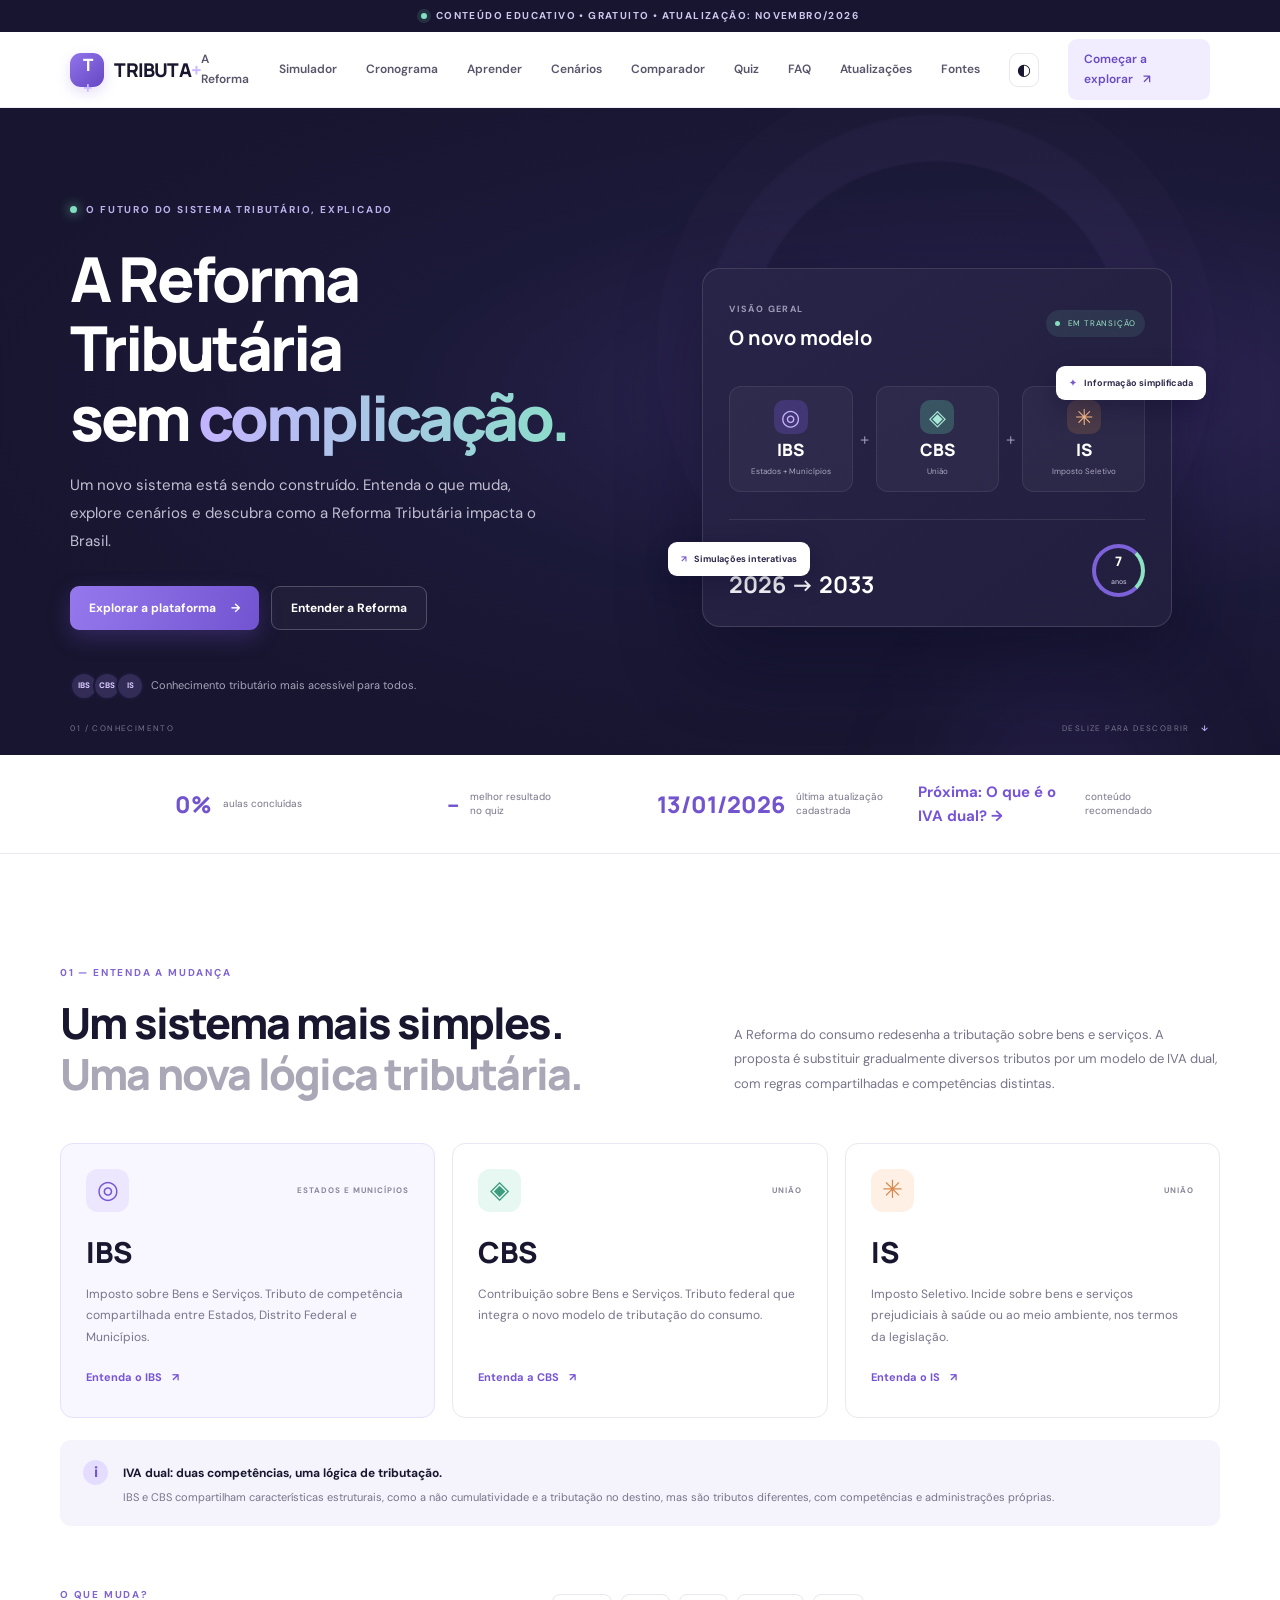
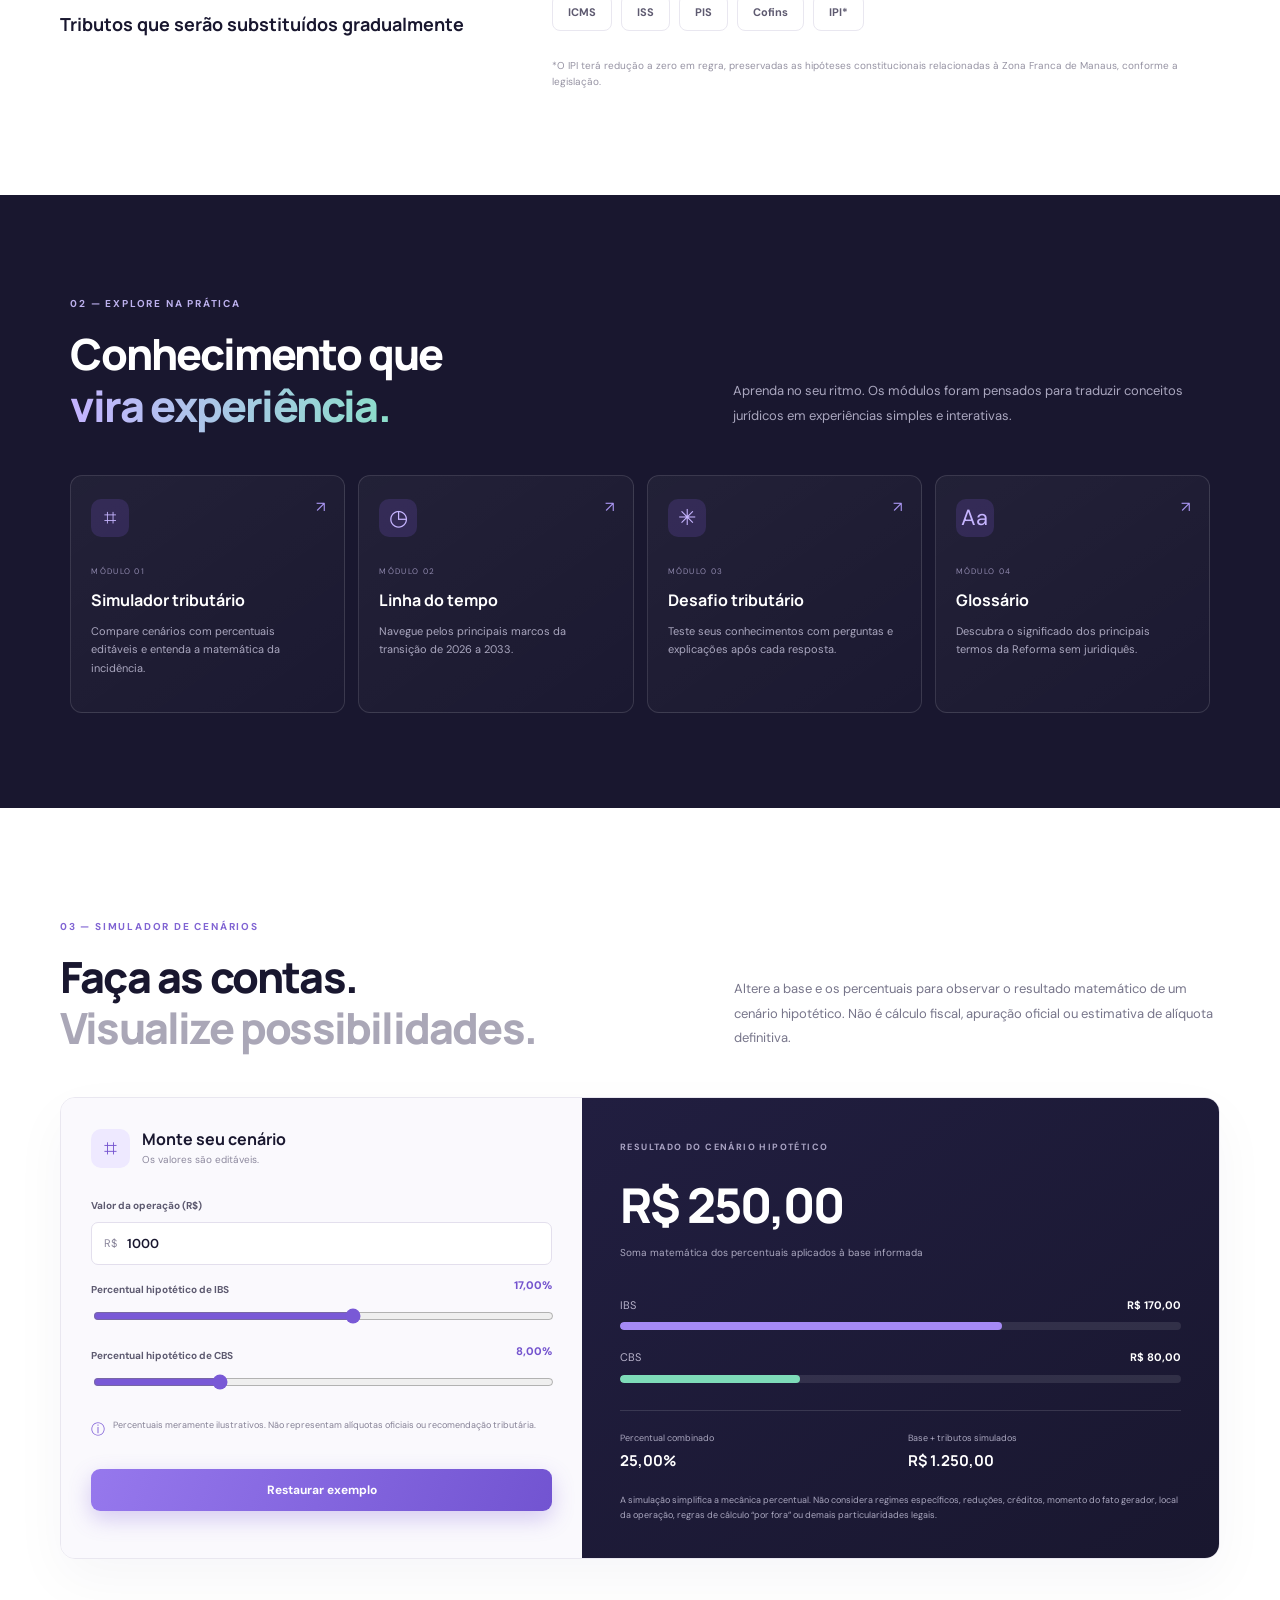
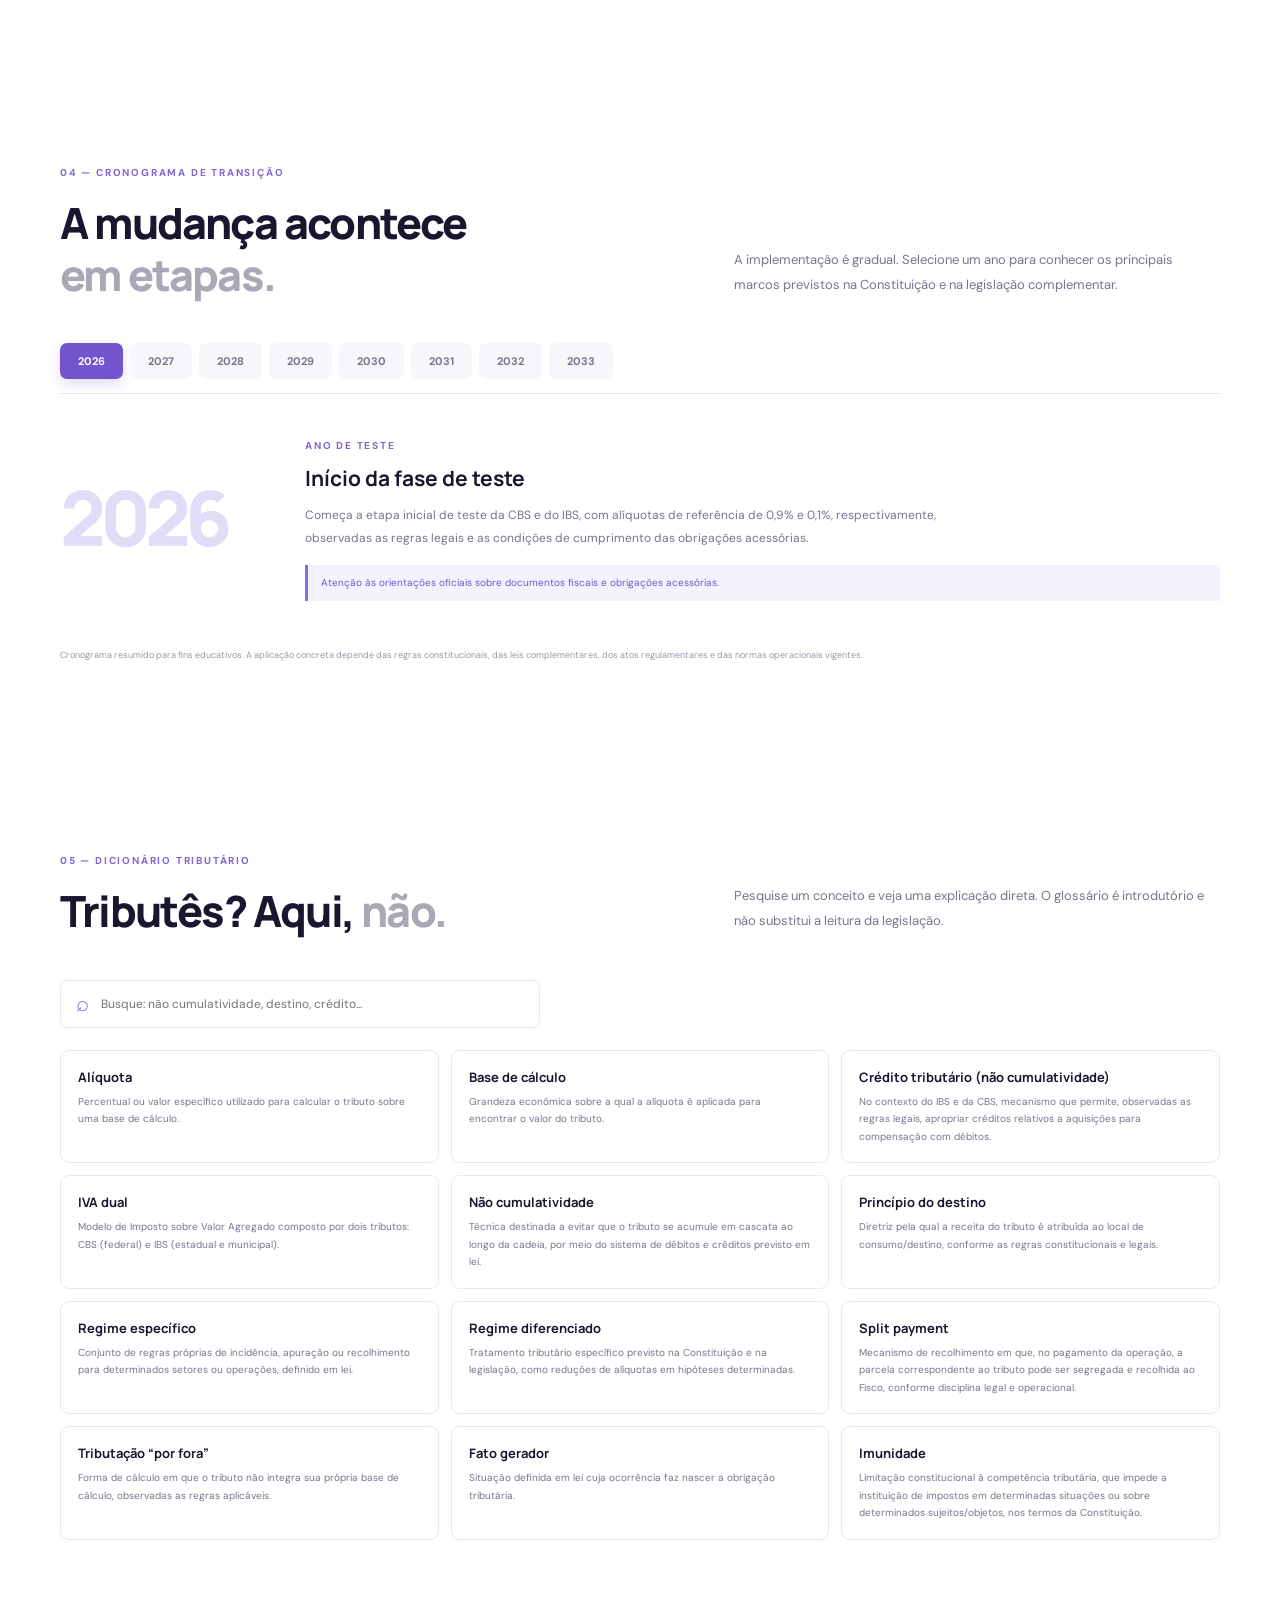
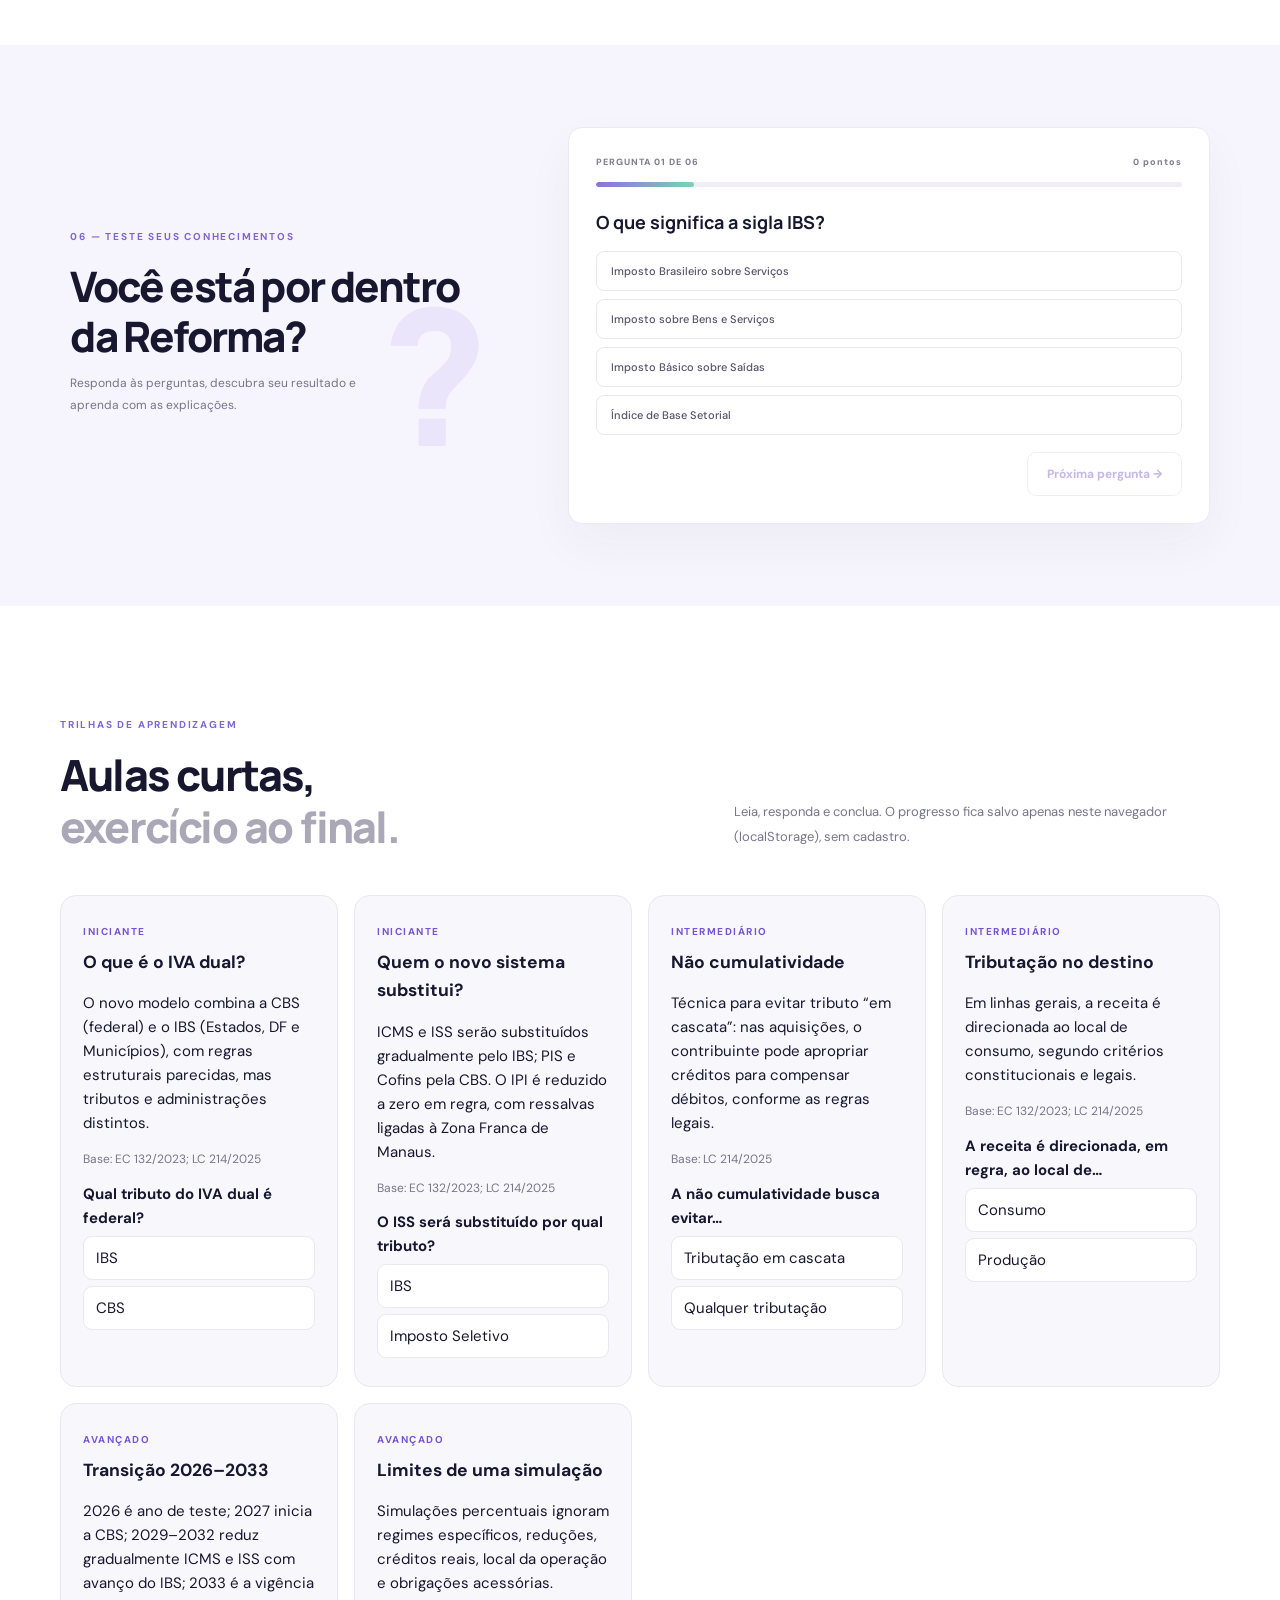
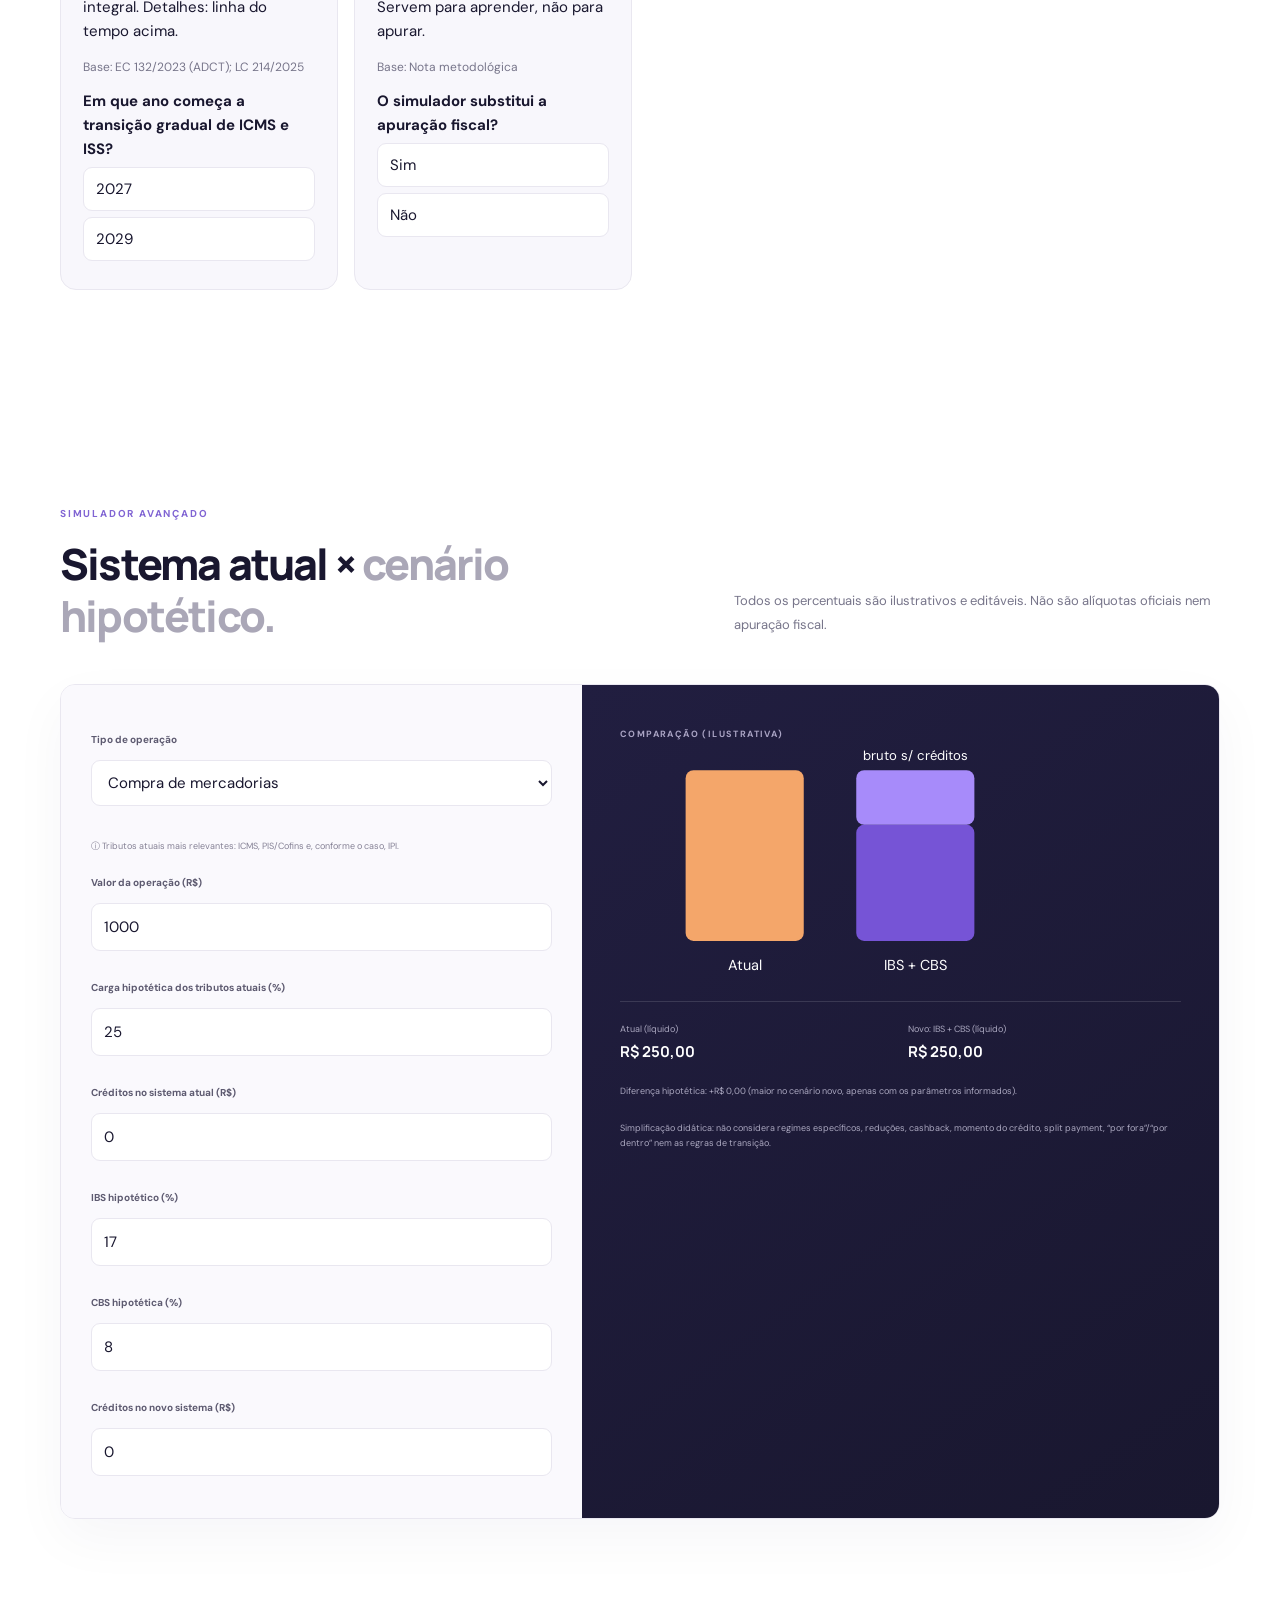
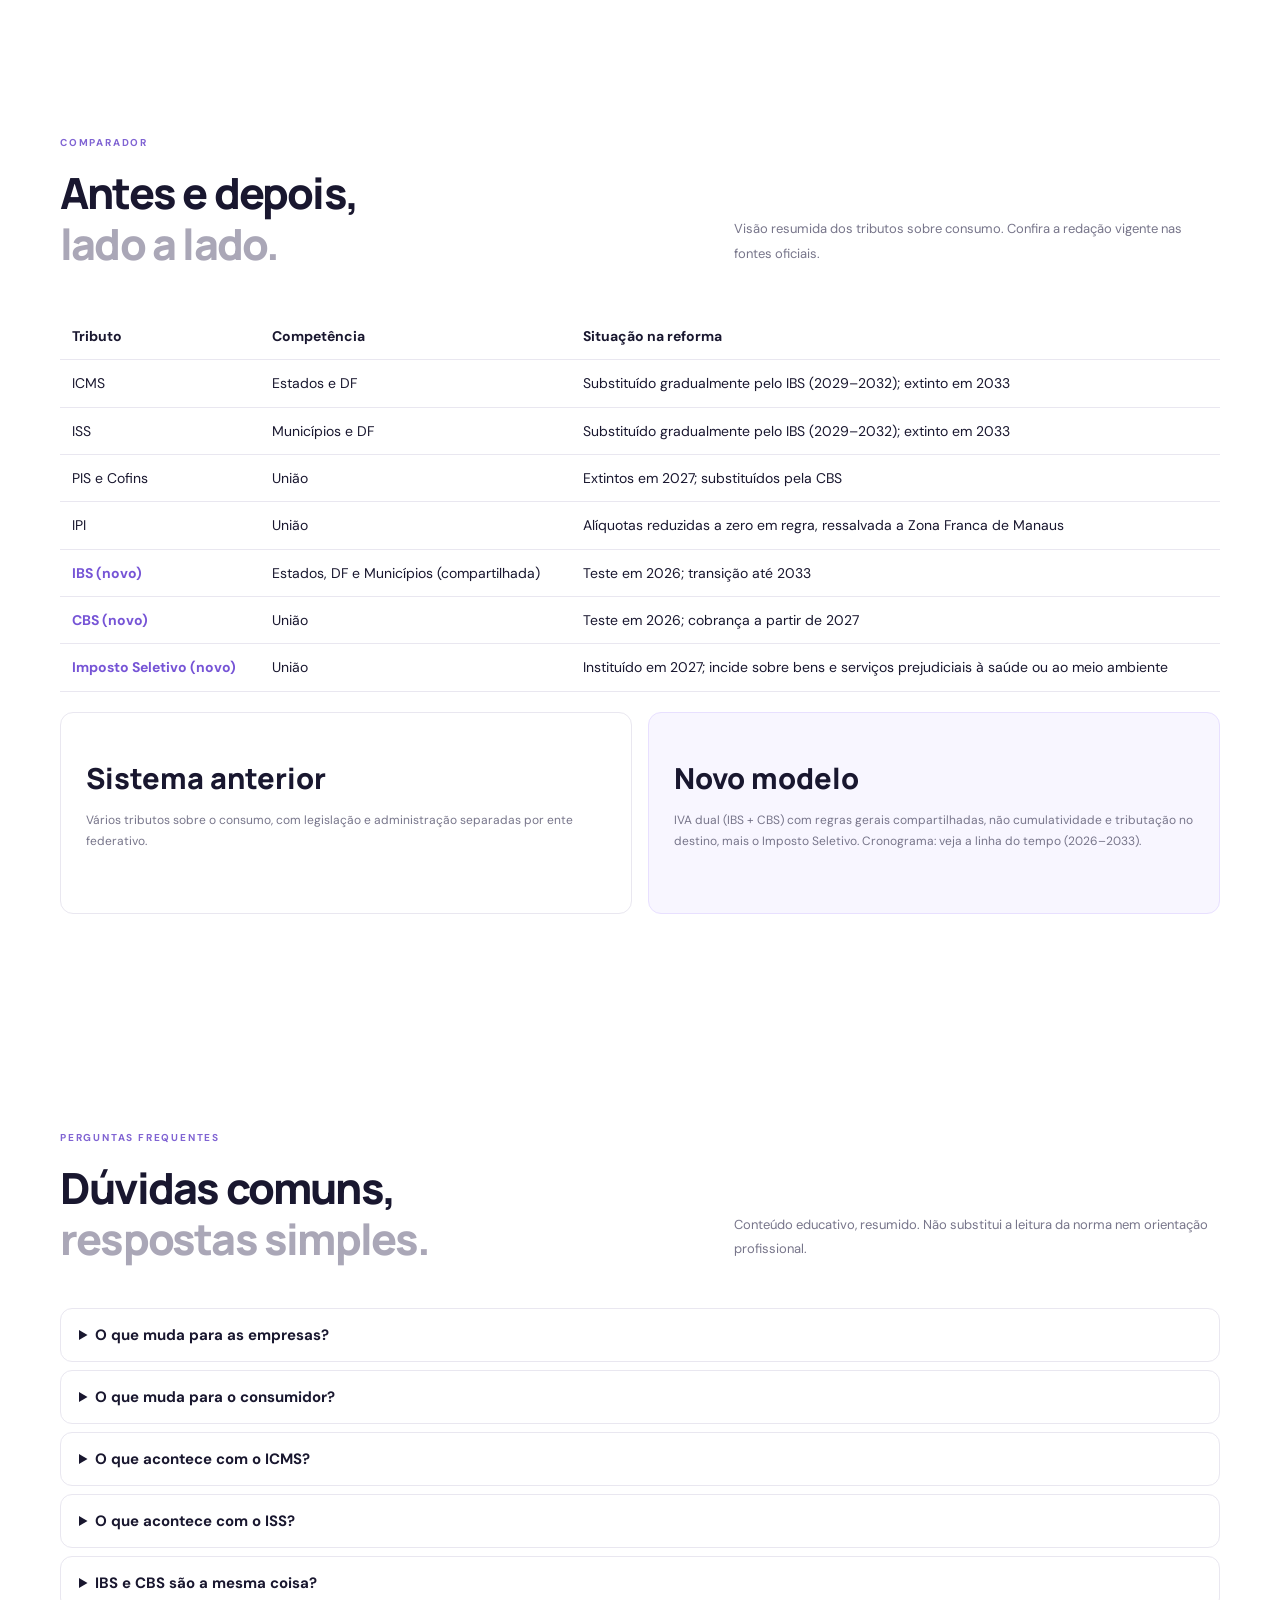
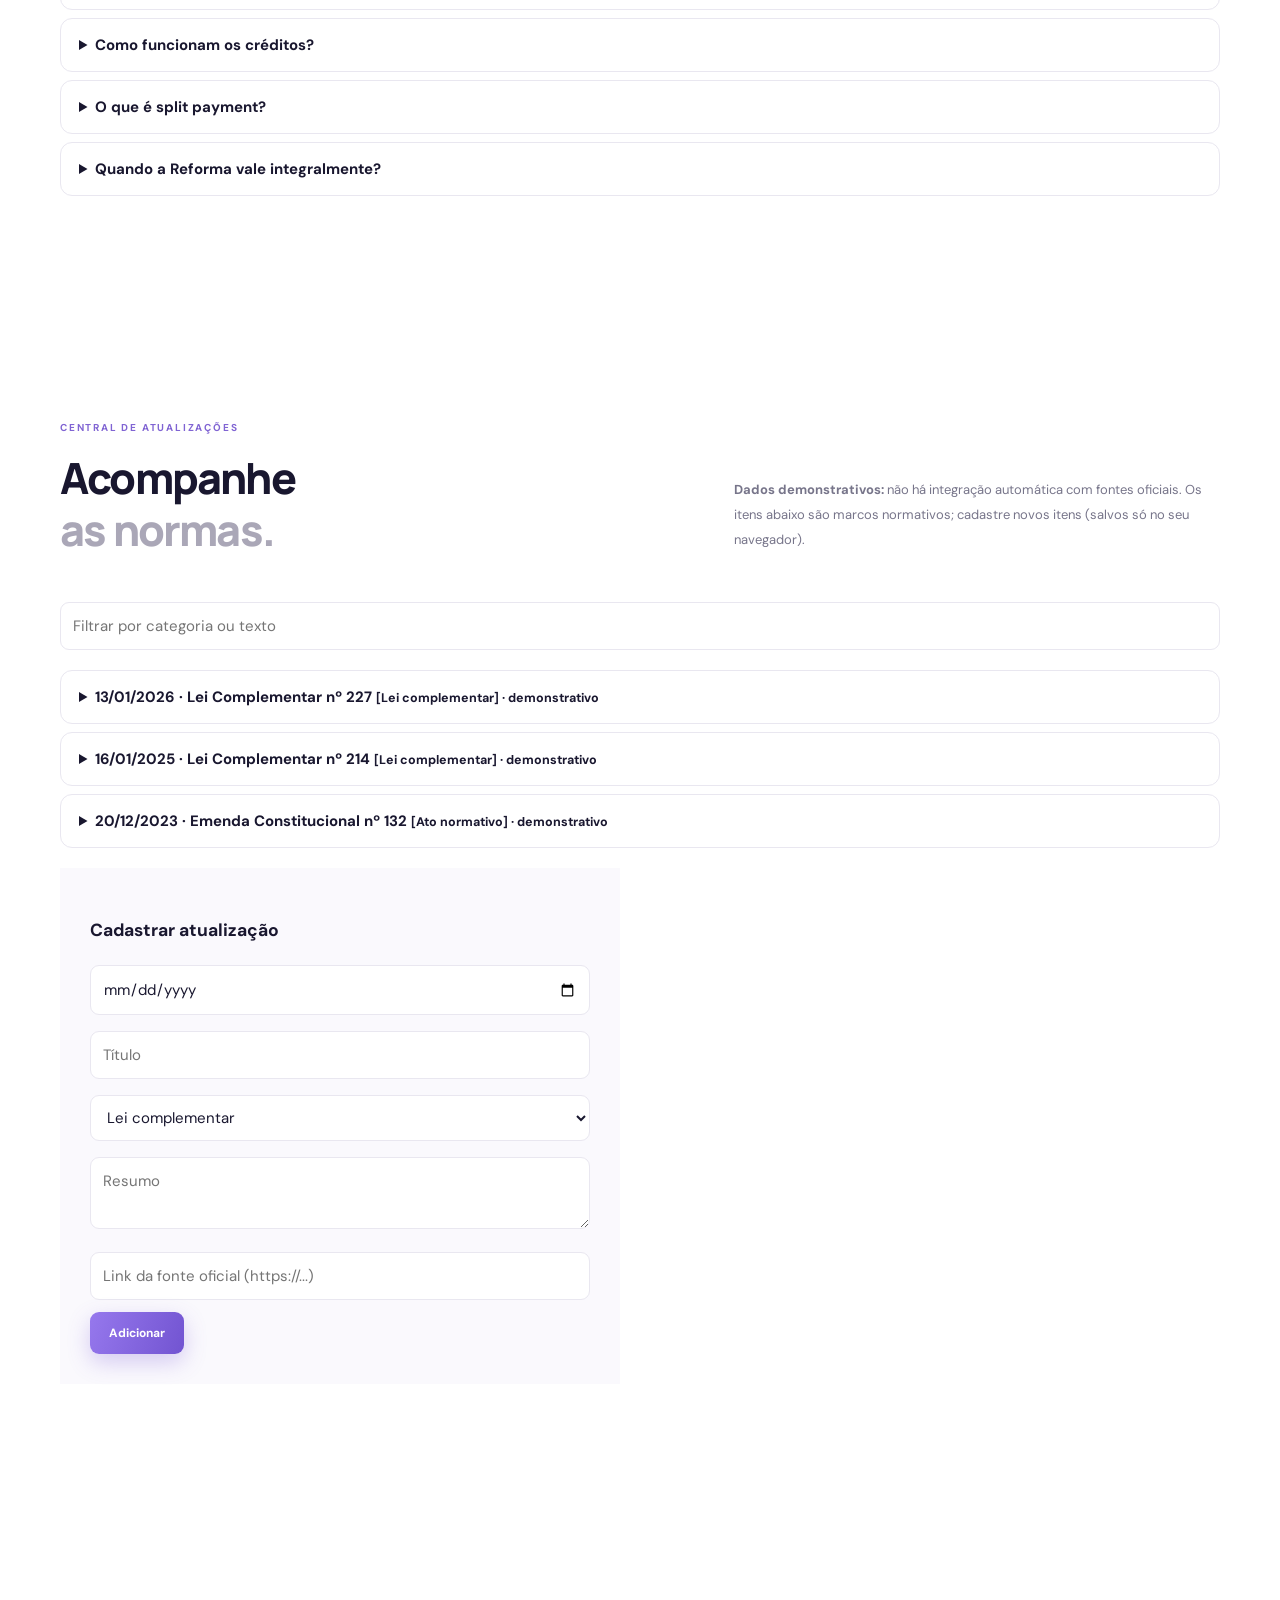
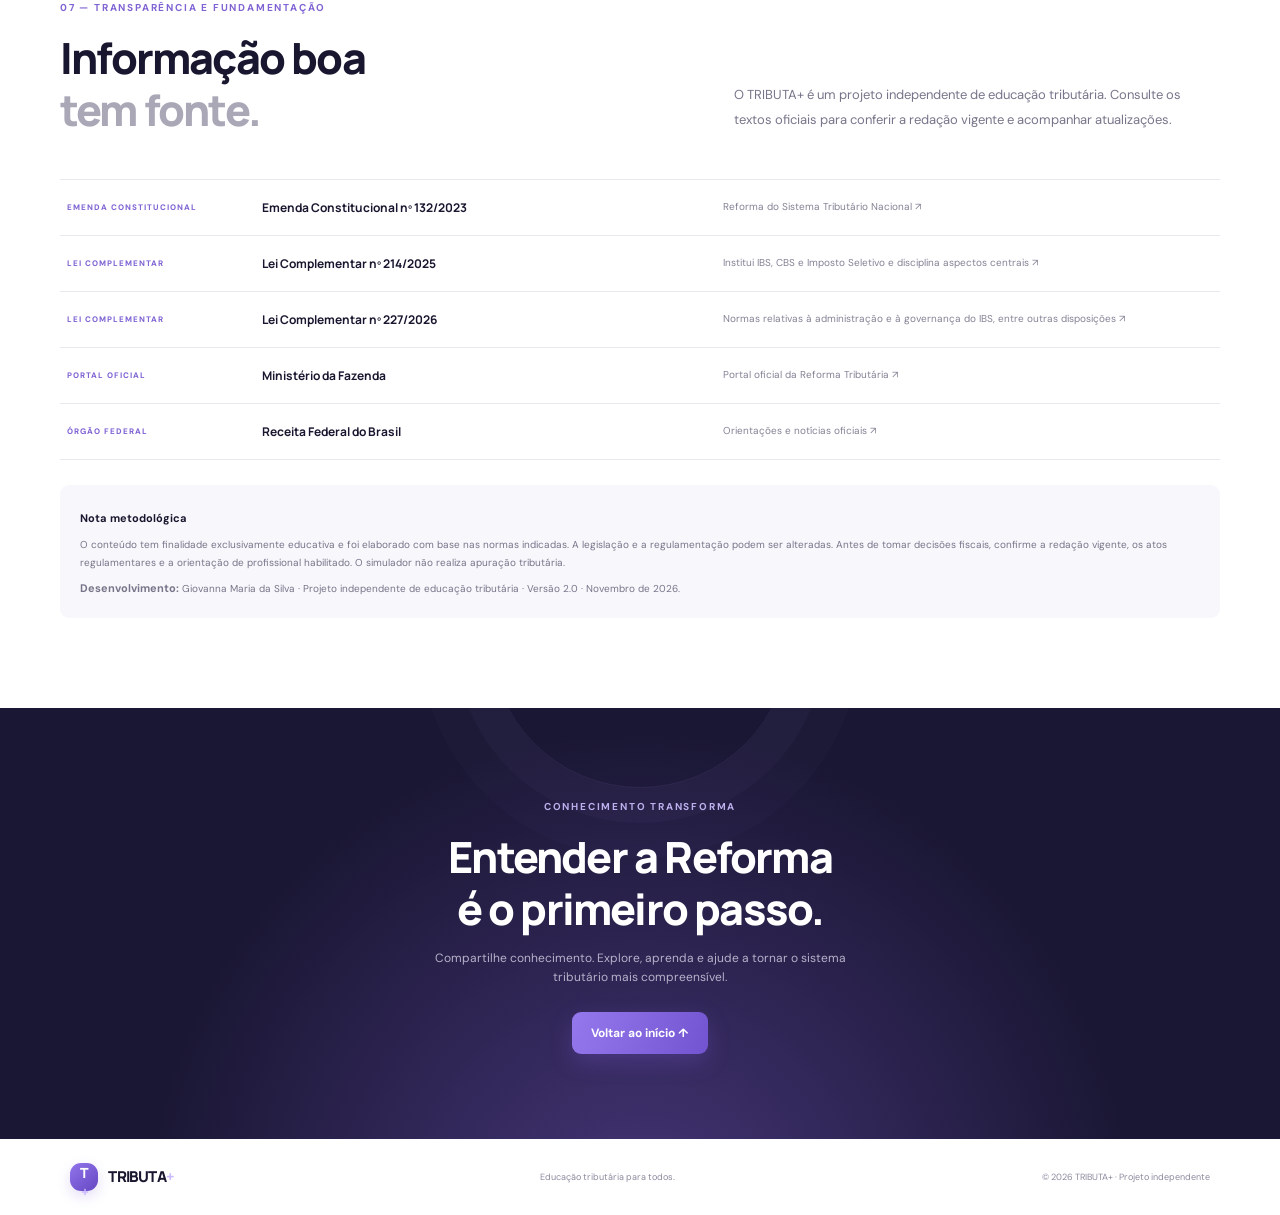
==== index.html @ cb2833c8 "Add files via upload" ====
<!doctype html>
<html lang="pt-BR">
<head>
  <meta charset="utf-8">
  <meta name="viewport" content="width=device-width, initial-scale=1">
  <meta name="description" content="TRIBUTA+ — entenda a Reforma Tributária brasileira de forma simples, interativa e gratuita.">
  <meta name="theme-color" content="#17152f">
  <title>TRIBUTA+ | Reforma Tributária ao alcance de todos</title>
  <link rel="preconnect" href="https://fonts.googleapis.com">
  <link rel="preconnect" href="https://fonts.gstatic.com" crossorigin>
  <link href="https://fonts.googleapis.com/css2?family=DM+Sans:wght@400;500;600;700&family=Manrope:wght@400;500;600;700;800&display=swap" rel="stylesheet">
  <link rel="stylesheet" href="styles.css">
</head>
<body>
  <div class="announcement"><span class="pulse"></span> CONTEÚDO EDUCATIVO • GRATUITO • ATUALIZAÇÃO: NOVEMBRO/2026</div>
  <header class="topbar">
    <a class="brand" href="#inicio" aria-label="TRIBUTA+ início"><span class="brand-mark">T<span>+</span></span><span>TRIBUTA<span class="brand-plus">+</span></span></a>
    <button class="menu-toggle" id="menuToggle" aria-label="Abrir menu" aria-expanded="false">☰</button>
    <nav id="mainNav">
      <a href="#reforma">A Reforma</a><a href="#simulador">Simulador</a><a href="#linha-do-tempo">Cronograma</a><a href="#aprender">Aprender</a><a href="#cenarios">Cenários</a><a href="#comparador">Comparador</a><a href="#quiz">Quiz</a><a href="#faq">FAQ</a><a href="#atualizacoes">Atualizações</a><a href="#fontes">Fontes</a>
      <button id="themeBtn" class="theme-btn" aria-label="Alternar modo claro/escuro">◐</button><a class="nav-cta" href="#explorar">Começar a explorar <span>↗</span></a>
    </nav>
  </header>

  <main>
    <section class="hero" id="inicio">
      <div class="hero-glow glow-one"></div><div class="hero-glow glow-two"></div>
      <div class="hero-content">
        <div class="eyebrow"><span class="eyebrow-dot"></span> O FUTURO DO SISTEMA TRIBUTÁRIO, EXPLICADO</div>
        <h1>A Reforma Tributária<br>sem <span class="gradient-text">complicação.</span></h1>
        <p class="hero-copy">Um novo sistema está sendo construído. Entenda o que muda, explore cenários e descubra como a Reforma Tributária impacta o Brasil.</p>
        <div class="hero-actions"><a class="button button-primary" href="#explorar">Explorar a plataforma <span>→</span></a><a class="button button-ghost" href="#reforma">Entender a Reforma</a></div>
        <div class="hero-proof"><div class="avatars"><span>IBS</span><span>CBS</span><span>IS</span></div><span>Conhecimento tributário mais acessível para todos.</span></div>
      </div>
      <div class="hero-visual">
        <div class="dashboard-card">
          <div class="dash-top"><div><span class="mini-label">VISÃO GERAL</span><h3>O novo modelo</h3></div><span class="live-tag"><i></i> EM TRANSIÇÃO</span></div>
          <div class="tax-flow">
            <div class="tax-node"><span class="node-icon">◎</span><strong>IBS</strong><small>Estados + Municípios</small></div>
            <div class="plus-sign">+</div>
            <div class="tax-node"><span class="node-icon node-cbs">◈</span><strong>CBS</strong><small>União</small></div>
            <div class="plus-sign">+</div>
            <div class="tax-node"><span class="node-icon node-is">✳</span><strong>IS</strong><small>Imposto Seletivo</small></div>
          </div>
          <div class="dash-divider"></div>
          <div class="dash-bottom"><div><span class="mini-label">TRANSIÇÃO</span><strong>2026 → 2033</strong></div><div class="progress-ring"><span>7<br><small>anos</small></span></div></div>
          <div class="floating-chip chip-a"><span>✦</span> Informação simplificada</div><div class="floating-chip chip-b"><span>↗</span> Simulações interativas</div>
        </div>
      </div>
      <div class="hero-bottom"><span>01 / CONHECIMENTO</span><span>DESLIZE PARA DESCOBRIR <b>↓</b></span></div>
    </section>

    <section class="stats-strip dash" aria-label="Seu painel"><div><strong id="dProg">0%</strong><span>aulas concluídas</span></div><div><strong id="dQuiz">–</strong><span>melhor resultado no quiz</span></div><div><strong id="dUpd">–</strong><span>última atualização cadastrada</span></div><div><a href="#aprender" id="dNext">Continuar aprendendo →</a><span>conteúdo recomendado</span></div></section>

    <section class="section intro-section" id="reforma">
      <div class="section-heading"><div><span class="eyebrow purple">01 — ENTENDA A MUDANÇA</span><h2>Um sistema mais simples.<br><span class="muted-heading">Uma nova lógica tributária.</span></h2></div><p>A Reforma do consumo redesenha a tributação sobre bens e serviços. A proposta é substituir gradualmente diversos tributos por um modelo de IVA dual, com regras compartilhadas e competências distintas.</p></div>
      <div class="concept-grid">
        <article class="concept-card featured"><div class="concept-top"><span class="concept-symbol">◎</span><span class="concept-tag">ESTADOS E MUNICÍPIOS</span></div><h3>IBS</h3><p>Imposto sobre Bens e Serviços. Tributo de competência compartilhada entre Estados, Distrito Federal e Municípios.</p><button class="text-link explain-btn" data-topic="ibs">Entenda o IBS <span>↗</span></button></article>
        <article class="concept-card"><div class="concept-top"><span class="concept-symbol lilac">◈</span><span class="concept-tag">UNIÃO</span></div><h3>CBS</h3><p>Contribuição sobre Bens e Serviços. Tributo federal que integra o novo modelo de tributação do consumo.</p><button class="text-link explain-btn" data-topic="cbs">Entenda a CBS <span>↗</span></button></article>
        <article class="concept-card"><div class="concept-top"><span class="concept-symbol orange">✳</span><span class="concept-tag">UNIÃO</span></div><h3>IS</h3><p>Imposto Seletivo. Incide sobre bens e serviços prejudiciais à saúde ou ao meio ambiente, nos termos da legislação.</p><button class="text-link explain-btn" data-topic="is">Entenda o IS <span>↗</span></button></article>
      </div>
      <div class="info-banner"><div class="info-icon">i</div><div><strong>IVA dual: duas competências, uma lógica de tributação.</strong><p>IBS e CBS compartilham características estruturais, como a não cumulatividade e a tributação no destino, mas são tributos diferentes, com competências e administrações próprias.</p></div></div>
      <div class="replaced-block"><div><span class="eyebrow purple">O QUE MUDA?</span><h3>Tributos que serão substituídos gradualmente</h3></div><div class="old-tax-list"><span>ICMS</span><span>ISS</span><span>PIS</span><span>Cofins</span><span>IPI*</span></div><small>*O IPI terá redução a zero em regra, preservadas as hipóteses constitucionais relacionadas à Zona Franca de Manaus, conforme a legislação.</small></div>
    </section>

    <section class="section dark-section" id="explorar">
      <div class="section-heading light-heading"><div><span class="eyebrow">02 — EXPLORE NA PRÁTICA</span><h2>Conhecimento que<br><span class="gradient-text">vira experiência.</span></h2></div><p>Aprenda no seu ritmo. Os módulos foram pensados para traduzir conceitos jurídicos em experiências simples e interativas.</p></div>
      <div class="feature-grid">
        <a href="#simulador" class="feature-card"><span class="feature-icon">⌗</span><span class="feature-number">MÓDULO 01</span><h3>Simulador tributário</h3><p>Compare cenários com percentuais editáveis e entenda a matemática da incidência.</p><span class="feature-arrow">↗</span></a>
        <a href="#linha-do-tempo" class="feature-card"><span class="feature-icon">◷</span><span class="feature-number">MÓDULO 02</span><h3>Linha do tempo</h3><p>Navegue pelos principais marcos da transição de 2026 a 2033.</p><span class="feature-arrow">↗</span></a>
        <a href="#quiz" class="feature-card"><span class="feature-icon">✳</span><span class="feature-number">MÓDULO 03</span><h3>Desafio tributário</h3><p>Teste seus conhecimentos com perguntas e explicações após cada resposta.</p><span class="feature-arrow">↗</span></a>
        <a href="#glossario" class="feature-card"><span class="feature-icon">Aa</span><span class="feature-number">MÓDULO 04</span><h3>Glossário</h3><p>Descubra o significado dos principais termos da Reforma sem juridiquês.</p><span class="feature-arrow">↗</span></a>
      </div>
    </section>

    <section class="section simulator-section" id="simulador">
      <div class="section-heading"><div><span class="eyebrow purple">03 — SIMULADOR DE CENÁRIOS</span><h2>Faça as contas.<br><span class="muted-heading">Visualize possibilidades.</span></h2></div><p>Altere a base e os percentuais para observar o resultado matemático de um cenário hipotético. Não é cálculo fiscal, apuração oficial ou estimativa de alíquota definitiva.</p></div>
      <div class="simulator">
        <div class="sim-controls">
          <div class="sim-title"><span class="sim-icon">⌗</span><div><h3>Monte seu cenário</h3><p>Os valores são editáveis.</p></div></div>
          <label for="baseValue">Valor da operação (R$)</label><div class="money-input"><span>R$</span><input id="baseValue" type="number" min="0" step="0.01" value="1000"></div>
          <div class="range-label"><label for="ibsRate">Percentual hipotético de IBS</label><output id="ibsOutput">17,00%</output></div><input class="range" id="ibsRate" type="range" min="0" max="30" step=".01" value="17">
          <div class="range-label"><label for="cbsRate">Percentual hipotético de CBS</label><output id="cbsOutput">8,00%</output></div><input class="range" id="cbsRate" type="range" min="0" max="30" step=".01" value="8">
          <div class="sim-note"><span>ⓘ</span> Percentuais meramente ilustrativos. Não representam alíquotas oficiais ou recomendação tributária.</div>
          <button class="button button-primary full-button" id="resetSim">Restaurar exemplo</button>
        </div>
        <div class="sim-results">
          <span class="mini-label">RESULTADO DO CENÁRIO HIPOTÉTICO</span><div class="result-total" id="totalTax">R$ 250,00</div><span class="result-caption">Soma matemática dos percentuais aplicados à base informada</span>
          <div class="result-bars"><div><div class="bar-meta"><span>IBS</span><strong id="ibsAmount">R$ 170,00</strong></div><div class="bar-track"><span id="ibsBar" class="bar-fill ibs-fill" style="width:68%"></span></div></div><div><div class="bar-meta"><span>CBS</span><strong id="cbsAmount">R$ 80,00</strong></div><div class="bar-track"><span id="cbsBar" class="bar-fill cbs-fill" style="width:32%"></span></div></div></div>
          <div class="result-footer"><div><span>Percentual combinado</span><strong id="combinedRate">25,00%</strong></div><div><span>Base + tributos simulados</span><strong id="grossValue">R$ 1.250,00</strong></div></div>
          <p class="legal-disclaimer">A simulação simplifica a mecânica percentual. Não considera regimes específicos, reduções, créditos, momento do fato gerador, local da operação, regras de cálculo “por fora” ou demais particularidades legais.</p>
        </div>
      </div>
    </section>

    <section class="section timeline-section" id="linha-do-tempo">
      <div class="section-heading"><div><span class="eyebrow purple">04 — CRONOGRAMA DE TRANSIÇÃO</span><h2>A mudança acontece<br><span class="muted-heading">em etapas.</span></h2></div><p>A implementação é gradual. Selecione um ano para conhecer os principais marcos previstos na Constituição e na legislação complementar.</p></div>
      <div class="timeline-tabs" role="tablist" aria-label="Anos da transição">
        <button class="year-tab active" data-year="2026" role="tab" aria-selected="true">2026</button><button class="year-tab" data-year="2027" role="tab" aria-selected="false">2027</button><button class="year-tab" data-year="2028" role="tab" aria-selected="false">2028</button><button class="year-tab" data-year="2029" role="tab" aria-selected="false">2029</button><button class="year-tab" data-year="2030" role="tab" aria-selected="false">2030</button><button class="year-tab" data-year="2031" role="tab" aria-selected="false">2031</button><button class="year-tab" data-year="2032" role="tab" aria-selected="false">2032</button><button class="year-tab" data-year="2033" role="tab" aria-selected="false">2033</button>
      </div>
      <article class="timeline-detail" aria-live="polite"><div class="timeline-year" id="timelineYear">2026</div><div class="timeline-copy"><span class="eyebrow purple" id="timelineTag">ANO DE TESTE</span><h3 id="timelineTitle">Início da fase de teste</h3><p id="timelineText">Começa a etapa inicial de teste da CBS e do IBS, com alíquotas de referência de 0,9% e 0,1%, respectivamente, observadas as regras legais e as condições de cumprimento das obrigações acessórias.</p><div class="timeline-foot" id="timelineFoot">Atenção às orientações oficiais sobre documentos fiscais e obrigações acessórias.</div></div></article>
      <p class="small-note">Cronograma resumido para fins educativos. A aplicação concreta depende das regras constitucionais, das leis complementares, dos atos regulamentares e das normas operacionais vigentes.</p>
    </section>

    <section class="section glossary-section" id="glossario">
      <div class="section-heading"><div><span class="eyebrow purple">05 — DICIONÁRIO TRIBUTÁRIO</span><h2>Tributês? Aqui, <span class="muted-heading">não.</span></h2></div><p>Pesquise um conceito e veja uma explicação direta. O glossário é introdutório e não substitui a leitura da legislação.</p></div>
      <div class="glossary-search"><span>⌕</span><input id="glossarySearch" type="search" placeholder="Busque: não cumulatividade, destino, crédito..." aria-label="Buscar termo no glossário"></div>
      <div class="glossary-grid" id="glossaryGrid"></div>
      <p class="empty-state" id="glossaryEmpty" hidden>Nenhum termo encontrado. Tente outra palavra.</p>
    </section>

    <section class="section quiz-section" id="quiz">
      <div class="quiz-intro"><span class="eyebrow">06 — TESTE SEUS CONHECIMENTOS</span><h2>Você está por dentro<br>da Reforma?</h2><p>Responda às perguntas, descubra seu resultado e aprenda com as explicações.</p><div class="quiz-decoration">?</div></div>
      <div class="quiz-box" id="quizBox">
        <div class="quiz-top"><span id="questionCounter">PERGUNTA 01 DE 06</span><span id="scoreLabel">0 pontos</span></div><div class="quiz-progress"><span id="quizProgress" style="width:16.66%"></span></div>
        <h3 id="questionText">O que significa a sigla IBS?</h3><div class="answers" id="answers"></div><div class="feedback" id="feedback" hidden aria-live="polite"></div><div class="quiz-controls"><button class="button button-ghost dark-ghost" id="nextQuestion" disabled>Próxima pergunta →</button></div>
      </div>
    </section>


    <section class="section" id="aprender"><div class="section-heading"><div><span class="eyebrow purple">TRILHAS DE APRENDIZAGEM</span><h2>Aulas curtas,<br><span class="muted-heading">exercício ao final.</span></h2></div><p>Leia, responda e conclua. O progresso fica salvo apenas neste navegador (localStorage), sem cadastro.</p></div><div class="lesson-grid" id="lessons"></div></section>

    <section class="section simulator-section" id="cenarios"><div class="section-heading"><div><span class="eyebrow purple">SIMULADOR AVANÇADO</span><h2>Sistema atual × <span class="muted-heading">cenário hipotético.</span></h2></div><p>Todos os percentuais são ilustrativos e editáveis. Não são alíquotas oficiais nem apuração fiscal.</p></div>
      <div class="simulator"><div class="sim-controls"><label for="opType">Tipo de operação</label><select id="opType" class="field"></select><p class="sim-note" id="opNote"></p>
        <label for="opValue">Valor da operação (R$)</label><input class="field" id="opValue" type="number" min="0" step="0.01" value="1000">
        <label for="oldRate">Carga hipotética dos tributos atuais (%)</label><input class="field" id="oldRate" type="number" min="0" max="100" step="0.01" value="25">
        <label for="oldCred">Créditos no sistema atual (R$)</label><input class="field" id="oldCred" type="number" min="0" step="0.01" value="0">
        <label for="nIbs">IBS hipotético (%)</label><input class="field" id="nIbs" type="number" min="0" max="100" step="0.01" value="17">
        <label for="nCbs">CBS hipotética (%)</label><input class="field" id="nCbs" type="number" min="0" max="100" step="0.01" value="8">
        <label for="nCred">Créditos no novo sistema (R$)</label><input class="field" id="nCred" type="number" min="0" step="0.01" value="0"></div>
        <div class="sim-results"><span class="mini-label">COMPARAÇÃO (ILUSTRATIVA)</span><svg id="cmpChart" viewBox="0 0 320 190" role="img" aria-label="Gráfico comparando carga atual e novo sistema"></svg><div class="result-footer"><div><span>Atual (líquido)</span><strong id="rOld">–</strong></div><div><span>Novo: IBS + CBS (líquido)</span><strong id="rNew">–</strong></div></div><p class="legal-disclaimer" id="rDiff"></p><p class="legal-disclaimer">Simplificação didática: não considera regimes específicos, reduções, cashback, momento do crédito, split payment, “por fora”/“por dentro” nem as regras de transição.</p></div></div></section>

    <section class="section" id="comparador"><div class="section-heading"><div><span class="eyebrow purple">COMPARADOR</span><h2>Antes e depois,<br><span class="muted-heading">lado a lado.</span></h2></div><p>Visão resumida dos tributos sobre consumo. Confira a redação vigente nas fontes oficiais.</p></div><div class="table-wrap"><table class="cmp"><thead><tr><th>Tributo</th><th>Competência</th><th>Situação na reforma</th></tr></thead><tbody id="cmpBody"></tbody></table></div>
      <div class="cmp-cards"><article class="concept-card"><h3>Sistema anterior</h3><p>Vários tributos sobre o consumo, com legislação e administração separadas por ente federativo.</p></article><article class="concept-card featured"><h3>Novo modelo</h3><p>IVA dual (IBS + CBS) com regras gerais compartilhadas, não cumulatividade e tributação no destino, mais o Imposto Seletivo. Cronograma: veja a linha do tempo (2026–2033).</p></article></div></section>

    <section class="section" id="faq"><div class="section-heading"><div><span class="eyebrow purple">PERGUNTAS FREQUENTES</span><h2>Dúvidas comuns,<br><span class="muted-heading">respostas simples.</span></h2></div><p>Conteúdo educativo, resumido. Não substitui a leitura da norma nem orientação profissional.</p></div><div id="faqList" class="faq"></div></section>

    <section class="section" id="atualizacoes"><div class="section-heading"><div><span class="eyebrow purple">CENTRAL DE ATUALIZAÇÕES</span><h2>Acompanhe<br><span class="muted-heading">as normas.</span></h2></div><p><b>Dados demonstrativos:</b> não há integração automática com fontes oficiais. Os itens abaixo são marcos normativos; cadastre novos itens (salvos só no seu navegador).</p></div>
      <div class="upd-tools"><input id="updFilter" class="field" type="search" placeholder="Filtrar por categoria ou texto" aria-label="Filtrar atualizações"></div><div id="updList" class="faq"></div>
      <div class="sim-controls upd-form"><h3>Cadastrar atualização</h3><input class="field" id="uDate" type="date" aria-label="Data"><input class="field" id="uTitle" placeholder="Título" aria-label="Título"><select class="field" id="uCat" aria-label="Categoria"><option>Lei complementar</option><option>Regulamentação</option><option>Nota técnica</option><option>Ato normativo</option><option>Comunicado oficial</option><option>Cronograma</option><option>Alíquotas</option></select><textarea class="field" id="uSum" placeholder="Resumo" aria-label="Resumo"></textarea><input class="field" id="uLink" type="url" placeholder="Link da fonte oficial (https://...)" aria-label="Link"><button class="button button-primary" id="uAdd">Adicionar</button><small id="uMsg"></small></div></section>

    <section class="section sources-section" id="fontes">
      <div class="section-heading"><div><span class="eyebrow purple">07 — TRANSPARÊNCIA E FUNDAMENTAÇÃO</span><h2>Informação boa<br><span class="muted-heading">tem fonte.</span></h2></div><p>O TRIBUTA+ é um projeto independente de educação tributária. Consulte os textos oficiais para conferir a redação vigente e acompanhar atualizações.</p></div>
      <div class="source-list">
        <a href="https://www.planalto.gov.br/ccivil_03/constituicao/emendas/emc/emc132.htm" target="_blank" rel="noopener"><span class="source-type">EMENDA CONSTITUCIONAL</span><strong>Emenda Constitucional nº 132/2023</strong><span>Reforma do Sistema Tributário Nacional ↗</span></a>
        <a href="https://www.planalto.gov.br/ccivil_03/leis/lcp/lcp214.htm" target="_blank" rel="noopener"><span class="source-type">LEI COMPLEMENTAR</span><strong>Lei Complementar nº 214/2025</strong><span>Institui IBS, CBS e Imposto Seletivo e disciplina aspectos centrais ↗</span></a>
        <a href="https://www.planalto.gov.br/ccivil_03/leis/lcp/lcp227.htm" target="_blank" rel="noopener"><span class="source-type">LEI COMPLEMENTAR</span><strong>Lei Complementar nº 227/2026</strong><span>Normas relativas à administração e à governança do IBS, entre outras disposições ↗</span></a>
        <a href="https://www.gov.br/fazenda/pt-br/assuntos/reforma-tributaria" target="_blank" rel="noopener"><span class="source-type">PORTAL OFICIAL</span><strong>Ministério da Fazenda</strong><span>Portal oficial da Reforma Tributária ↗</span></a>
        <a href="https://www.gov.br/receitafederal/pt-br" target="_blank" rel="noopener"><span class="source-type">ÓRGÃO FEDERAL</span><strong>Receita Federal do Brasil</strong><span>Orientações e notícias oficiais ↗</span></a>
      </div>
      <div class="methodology"><strong>Nota metodológica</strong><p>O conteúdo tem finalidade exclusivamente educativa e foi elaborado com base nas normas indicadas. A legislação e a regulamentação podem ser alteradas. Antes de tomar decisões fiscais, confirme a redação vigente, os atos regulamentares e a orientação de profissional habilitado. O simulador não realiza apuração tributária.</p><p><strong>Desenvolvimento:</strong> Giovanna Maria da Silva · Projeto independente de educação tributária · Versão 2.0 · Novembro de 2026.</p></div>
    </section>

    <section class="closing-cta"><div class="closing-orb"></div><span class="eyebrow">CONHECIMENTO TRANSFORMA</span><h2>Entender a Reforma<br>é o primeiro passo.</h2><p>Compartilhe conhecimento. Explore, aprenda e ajude a tornar o sistema tributário mais compreensível.</p><a class="button button-primary" href="#inicio">Voltar ao início ↑</a></section>
  </main>
  <footer><a class="brand footer-brand" href="#inicio"><span class="brand-mark">T<span>+</span></span><span>TRIBUTA<span class="brand-plus">+</span></span></a><span>Educação tributária para todos.</span><span>© 2026 TRIBUTA+ · Projeto independente</span></footer>

  <dialog id="topicDialog" class="topic-dialog"><button class="dialog-close" id="closeDialog" aria-label="Fechar">×</button><span class="eyebrow purple">ENTENDA O CONCEITO</span><h2 id="dialogTitle"></h2><p id="dialogText"></p><div class="dialog-reference" id="dialogRef"></div></dialog>
  <script src="script.js"></script>
</body>
</html>
---- styles.css ----
:root{--ink:#19172f;--navy:#17152f;--purple:#7654d6;--violet:#a78bfa;--lav:#eee9ff;--muted:#77758a;--line:#e9e7f0;--paper:#fff;--soft:#f8f7fc;--mint:#80e2c1;--orange:#f4a66a;--font:'DM Sans',sans-serif;--display:'Manrope',sans-serif}
*{box-sizing:border-box}html{scroll-behavior:smooth;scroll-padding-top:88px}body{margin:0;background:#fff;color:var(--ink);font-family:var(--font);font-size:15px;line-height:1.6}.announcement{height:32px;background:#17152f;color:#cfc7ed;text-align:center;font-size:10px;letter-spacing:1.4px;font-weight:700;display:flex;align-items:center;justify-content:center;gap:9px}.pulse{width:6px;height:6px;border-radius:50%;background:#83e2c1;box-shadow:0 0 0 4px #83e2c122}.topbar{height:76px;padding:0 max(calc((100% - 1160px)/2),5.5%);display:flex;align-items:center;justify-content:space-between;background:#fff;position:sticky;top:0;z-index:10;border-bottom:1px solid #f0eef5}.brand{display:flex;align-items:center;gap:10px;text-decoration:none;color:var(--ink);font:800 19px var(--display);letter-spacing:-.8px}.brand-mark{width:34px;height:34px;border-radius:11px;background:linear-gradient(140deg,#9274eb,#6547c3);color:#fff;display:grid;place-items:center;font:800 17px var(--display);box-shadow:0 5px 14px #7654d633}.brand-mark span,.brand-plus{color:#cbbaff}.topbar nav{display:flex;align-items:center;gap:29px}.topbar nav>a{font-size:12px;text-decoration:none;color:#57556a;font-weight:600;transition:.2s}.topbar nav>a:hover{color:var(--purple)}.topbar nav .nav-cta{background:#f1edff;color:#684ac4;padding:11px 16px;border-radius:9px}.nav-cta span{margin-left:7px}.menu-toggle{display:none;border:0;background:none;font-size:24px;color:var(--ink)}
.hero{min-height:590px;background:radial-gradient(ellipse at 78% 45%,#30275a 0%,#1b1938 43%,#17152f 76%);color:white;padding:88px max(calc((100% - 1160px)/2),5.5%) 55px;position:relative;overflow:hidden;display:grid;grid-template-columns:1fr 1fr;align-items:center;gap:50px}.hero-glow{position:absolute;border-radius:50%;filter:blur(1px);pointer-events:none}.glow-one{width:380px;height:380px;border:1px solid #b29aff19;right:12%;top:8%;box-shadow:0 0 0 45px #b29aff08,0 0 0 90px #b29aff05}.glow-two{width:230px;height:230px;background:#7654d61c;right:8%;bottom:-150px;filter:blur(60px)}.hero-content,.hero-visual{position:relative;z-index:1}.eyebrow{font-size:10px;font-weight:700;letter-spacing:1.8px;color:#bcb0ed;display:inline-flex;align-items:center;gap:9px}.eyebrow-dot{height:7px;width:7px;border-radius:50%;background:#81dfbf;box-shadow:0 0 12px #81dfbf}.hero h1{font:800 clamp(42px,5vw,62px)/1.12 var(--display);letter-spacing:-3px;margin:24px 0 20px}.gradient-text{background:linear-gradient(90deg,#c4b3ff,#8bdeca);-webkit-background-clip:text;background-clip:text;color:transparent}.hero-copy{max-width:490px;color:#c2bfd3;font-size:15px;line-height:1.85}.hero-actions{display:flex;gap:12px;margin-top:30px;flex-wrap:wrap}.button{border:0;border-radius:9px;padding:13px 19px;display:inline-flex;align-items:center;justify-content:center;gap:15px;text-decoration:none;font:700 12px var(--font);cursor:pointer;transition:.2s}.button:hover{transform:translateY(-2px)}.button-primary{background:linear-gradient(110deg,#9678ed,#7254d1);color:#fff;box-shadow:0 8px 22px #7757d54a}.button-ghost{border:1px solid #ffffff38;color:#fff;background:#ffffff08}.hero-proof{display:flex;align-items:center;gap:12px;margin-top:42px;color:#a7a4bb;font-size:11px}.avatars{display:flex}.avatars span{height:28px;width:28px;border-radius:50%;display:grid;place-items:center;background:#332c57;border:2px solid #1b1938;color:#d8caff;font-size:8px;font-weight:800;margin-right:-5px}.dashboard-card{max-width:470px;margin:auto;background:linear-gradient(145deg,#282448,#211e3e);border:1px solid #ffffff20;border-radius:18px;padding:26px;box-shadow:0 30px 80px #08071e70;position:relative}.dash-top,.dash-bottom{display:flex;justify-content:space-between;align-items:center}.mini-label{font-size:9px;color:#9f9bb9;letter-spacing:1.4px;font-weight:700}.dash-top h3{margin:5px 0 0;font:700 20px var(--display)}.live-tag{font-size:8px;letter-spacing:.8px;color:#9be5c9;background:#78dcb21b;padding:7px 9px;border-radius:20px}.live-tag i{display:inline-block;width:5px;height:5px;background:#83dfbd;border-radius:50%;margin-right:5px}.tax-flow{display:flex;align-items:center;justify-content:space-between;gap:7px;margin:35px 0 27px}.tax-node{flex:1;min-width:0;background:#ffffff0a;border:1px solid #ffffff14;border-radius:12px;padding:13px 8px;text-align:center;display:flex;flex-direction:column;align-items:center;gap:4px}.node-icon{width:34px;height:34px;display:grid;place-items:center;border-radius:10px;background:#7654d64a;color:#c7b6ff;font-size:22px}.node-cbs{background:#4d9b8960;color:#a8ead7}.node-is{background:#d18a4b30;color:#ffc28b}.tax-node strong{font:800 17px var(--display)}.tax-node small{font-size:8px;color:#aaa6c0;white-space:nowrap}.plus-sign{color:#8f8ba7;font-size:17px}.dash-divider{height:1px;background:#ffffff19}.dash-bottom{padding-top:20px}.dash-bottom strong{display:block;font:700 23px var(--display);margin-top:4px}.progress-ring{width:53px;height:53px;border-radius:50%;border:4px solid #7c61d9;border-right-color:#8de1c4;display:grid;place-items:center;text-align:center;font:800 13px var(--display)}.progress-ring small{font:500 7px var(--font);color:#bcb8d1}.floating-chip{position:absolute;background:#fff;color:#30294c;padding:10px 13px;border-radius:9px;font-size:9px;font-weight:700;box-shadow:0 8px 25px #0b092c55}.floating-chip span{color:#785bd0;margin-right:5px}.chip-a{top:27%;right:-35px}.chip-b{bottom:14%;left:-35px}.hero-bottom{position:absolute;bottom:20px;left:max(calc((100% - 1160px)/2),5.5%);right:max(calc((100% - 1160px)/2),5.5%);display:flex;justify-content:space-between;color:#79758f;font-size:8px;letter-spacing:1.4px}.hero-bottom b{color:#b8a8f1;margin-left:8px}
.stats-strip{padding:25px max(calc((100% - 1050px)/2),7%);display:grid;grid-template-columns:repeat(4,1fr);border-bottom:1px solid var(--line);gap:20px}.stats-strip div{display:flex;align-items:center;justify-content:center;gap:11px}.stats-strip strong{font:800 23px var(--display);color:#7254ce}.stats-strip span{font-size:10px;color:#77758a;max-width:95px;line-height:1.4}
.section{max-width:1160px;margin:auto;padding:105px 0}.section-heading{display:grid;grid-template-columns:1.1fr .9fr;gap:80px;align-items:end;margin-bottom:43px}.eyebrow.purple{color:#8064d3}.section-heading h2,.quiz-intro h2,.closing-cta h2{font:800 clamp(31px,4vw,43px)/1.2 var(--display);letter-spacing:-1.8px;margin:14px 0 0}.muted-heading{color:#aaa7b7}.section-heading>p{color:#77758a;font-size:13px;line-height:1.9;margin:0 0 3px}.concept-grid{display:grid;grid-template-columns:repeat(3,1fr);gap:17px}.concept-card{padding:25px;border:1px solid var(--line);border-radius:13px;background:#fff;transition:.25s}.concept-card:hover{transform:translateY(-4px);box-shadow:0 15px 35px #2c20530c;border-color:#d8cef7}.concept-card.featured{background:#f8f6ff;border-color:#e8e0ff}.concept-top{display:flex;justify-content:space-between;align-items:center}.concept-symbol{height:43px;width:43px;display:grid;place-items:center;border-radius:12px;background:#ece6ff;color:#7555d2;font-size:25px}.concept-symbol.lilac{background:#e7f7f1;color:#3c9c7e}.concept-symbol.orange{background:#fff0e5;color:#d8894b}.concept-tag{font-size:8px;letter-spacing:1px;color:#8a879b;font-weight:700}.concept-card h3{font:800 29px var(--display);margin:20px 0 6px}.concept-card p{color:#77758a;font-size:12px;line-height:1.8;min-height:66px}.text-link{border:0;background:none;padding:8px 0;color:#7654d6;font:700 11px var(--font);cursor:pointer}.text-link span{margin-left:7px}.info-banner{margin-top:22px;padding:20px 23px;background:#f5f3fc;border-radius:11px;display:flex;gap:15px;align-items:flex-start}.info-icon{height:25px;width:25px;flex:none;border-radius:50%;background:#e5ddff;color:#7354d0;display:grid;place-items:center;font-weight:800}.info-banner strong{font-size:12px}.info-banner p{margin:4px 0 0;color:#77758a;font-size:11px;line-height:1.7}.replaced-block{margin-top:55px;display:grid;grid-template-columns:1fr 1.4fr;gap:15px;align-items:center}.replaced-block h3{font:700 18px var(--display);margin:7px 0}.old-tax-list{display:flex;flex-wrap:wrap;gap:9px}.old-tax-list span{border:1px solid var(--line);padding:9px 15px;border-radius:8px;color:#5e5a70;font-size:11px;font-weight:700}.replaced-block>small{grid-column:2;color:#9693a3;font-size:10px}
.dark-section{max-width:none;padding:95px max(calc((100% - 1160px)/2),5.5%);background:#19172f;color:#fff}.light-heading{color:#fff}.light-heading>p{color:#aaa7bf}.light-heading .eyebrow{color:#bcb0ed}.feature-grid{display:grid;grid-template-columns:repeat(4,1fr);gap:13px}.feature-card{position:relative;text-decoration:none;color:#fff;border:1px solid #ffffff20;border-radius:12px;padding:23px 20px;min-height:225px;background:linear-gradient(145deg,#ffffff0b,#ffffff03);transition:.25s}.feature-card:hover{background:#ffffff12;transform:translateY(-4px);border-color:#8d76d7}.feature-icon{height:38px;width:38px;border-radius:10px;background:#7558cb36;color:#c6b5ff;display:grid;place-items:center;font-size:22px;margin-bottom:20px}.feature-number{font-size:8px;letter-spacing:1.3px;color:#8f88ad}.feature-card h3{font:700 16px var(--display);margin:8px 0}.feature-card p{font-size:11px;color:#aaa7bf;line-height:1.7}.feature-arrow{position:absolute;right:19px;top:19px;color:#a995f1}
.simulator-section{padding-top:105px}.simulator{display:grid;grid-template-columns:.9fr 1.1fr;border:1px solid var(--line);border-radius:15px;overflow:hidden;box-shadow:0 20px 55px #251b4a0a}.sim-controls{padding:30px;background:#faf9fd}.sim-title{display:flex;align-items:center;gap:12px;margin-bottom:28px}.sim-icon{width:39px;height:39px;background:#eee9ff;border-radius:10px;display:grid;place-items:center;color:#7554d0;font-size:23px}.sim-title h3{font:700 16px var(--display);margin:0}.sim-title p{font-size:10px;color:#8d899e;margin:2px 0}.sim-controls>label,.range-label label{display:block;font-size:10px;font-weight:700;color:#5d5a70;margin:17px 0 8px}.money-input{height:43px;border:1px solid #e3dfed;background:#fff;border-radius:7px;display:flex;align-items:center;padding:0 12px;gap:8px}.money-input span{color:#8b879c;font-size:11px}.money-input input{border:0;outline:0;width:100%;font:600 13px var(--font);color:var(--ink)}.range-label{display:flex;justify-content:space-between;align-items:center}.range-label output{font-size:11px;color:#7454ce;font-weight:800}.range{width:100%;accent-color:#7959d6;cursor:pointer}.sim-note{display:flex;gap:8px;margin:21px 0;color:#858195;font-size:9px;line-height:1.6}.sim-note span{color:#7c5bd6;font-size:14px}.full-button{width:100%;margin-top:8px}.sim-results{padding:35px 38px;background:linear-gradient(145deg,#211e40,#19172f);color:#fff}.sim-results .mini-label{color:#aaa4c4}.result-total{font:800 clamp(34px,4vw,48px) var(--display);letter-spacing:-2px;margin:15px 0 2px}.result-caption{font-size:10px;color:#aaa7bf}.result-bars{margin:34px 0 27px;display:grid;gap:19px}.bar-meta{display:flex;justify-content:space-between;font-size:11px;margin-bottom:8px}.bar-meta span{color:#b7b2ca}.bar-track{height:8px;border-radius:8px;background:#ffffff19;overflow:hidden}.bar-fill{height:100%;display:block;border-radius:8px;transition:width .25s}.ibs-fill{background:#a58af5}.cbs-fill{background:#7edbb9}.result-footer{display:grid;grid-template-columns:1fr 1fr;border-top:1px solid #ffffff20;padding-top:20px;gap:15px}.result-footer div{display:grid;gap:5px}.result-footer span{font-size:9px;color:#aaa7bf}.result-footer strong{font:700 15px var(--display)}.legal-disclaimer{font-size:9px;color:#aaa7bf;line-height:1.65;margin:22px 0 0}
.timeline-section{padding-top:95px}.timeline-tabs{display:flex;gap:7px;flex-wrap:wrap;border-bottom:1px solid var(--line);padding-bottom:14px}.year-tab{border:1px solid transparent;background:#f7f6fa;color:#77758a;border-radius:7px;padding:10px 17px;font:700 11px var(--font);cursor:pointer}.year-tab.active{background:#7254cf;color:#fff;box-shadow:0 5px 13px #7654d633}.timeline-detail{display:grid;grid-template-columns:200px 1fr;gap:45px;align-items:center;padding:38px 0}.timeline-year{font:800 76px var(--display);letter-spacing:-6px;color:#e2dcf7}.timeline-copy h3{font:700 21px var(--display);margin:8px 0}.timeline-copy p{font-size:12px;color:#77758a;max-width:700px;line-height:1.9}.timeline-foot{font-size:10px;color:#7254cf;background:#f5f2ff;border-left:3px solid #886ce0;padding:10px 13px;margin-top:15px}.small-note{font-size:9px;color:#9996a6;line-height:1.7}
.glossary-section{padding-top:70px}.glossary-search{height:48px;max-width:480px;border:1px solid var(--line);border-radius:8px;display:flex;align-items:center;padding:0 15px;gap:10px;margin-bottom:22px}.glossary-search span{font-size:22px;color:#8a6cdb}.glossary-search input{border:0;outline:0;width:100%;font:12px var(--font)}.glossary-grid{display:grid;grid-template-columns:repeat(3,1fr);gap:12px}.glossary-item{border:1px solid var(--line);border-radius:9px;padding:17px;background:#fff}.glossary-item h3{font:700 13px var(--display);margin:0 0 7px}.glossary-item p{font-size:10px;color:#77758a;line-height:1.75;margin:0}.empty-state{color:#888;font-size:12px}
.quiz-section{max-width:none;padding:82px max(calc((100% - 1160px)/2),5.5%);background:#f6f4fc;display:grid;grid-template-columns:.8fr 1.2fr;gap:70px;align-items:center}.quiz-intro{position:relative}.quiz-intro .eyebrow{color:#8064d3}.quiz-intro h2{font-size:42px}.quiz-intro p{color:#77758a;font-size:12px;line-height:1.8;max-width:300px}.quiz-decoration{position:absolute;font:800 190px var(--display);color:#ebe5fb;right:10px;top:20px;z-index:0;pointer-events:none}.quiz-box{position:relative;z-index:1;background:#fff;border:1px solid #ece8f5;border-radius:14px;padding:27px;box-shadow:0 20px 50px #34245b0b}.quiz-top{display:flex;justify-content:space-between;color:#817d91;font-size:9px;font-weight:800;letter-spacing:1px}.quiz-progress{height:5px;background:#f0edf7;border-radius:5px;margin:13px 0 23px;overflow:hidden}.quiz-progress span{display:block;height:100%;background:linear-gradient(90deg,#8e70e2,#79d4b4);border-radius:5px;transition:width .3s}.quiz-box h3{font:700 18px var(--display);margin:0 0 17px}.answers{display:grid;gap:8px}.answer-option{border:1px solid #eae7f1;border-radius:8px;background:#fff;text-align:left;padding:12px 14px;color:#575469;font:500 11px var(--font);cursor:pointer;transition:.15s}.answer-option:hover:not(:disabled){border-color:#9c85e7;background:#faf8ff}.answer-option.correct{border-color:#62bd99;background:#effaf5;color:#237a59}.answer-option.wrong{border-color:#e7a1a1;background:#fff5f5;color:#a54c4c}.answer-option:disabled{cursor:default}.feedback{margin-top:14px;padding:12px;border-radius:8px;font-size:10px;line-height:1.7;background:#f5f3fb;color:#5d5870}.quiz-controls{display:flex;justify-content:flex-end;margin-top:17px}.dark-ghost{color:#6c50c4;border:1px solid #dcd4f3}.dark-ghost:disabled{opacity:.4;cursor:not-allowed;transform:none}
.sources-section{padding-bottom:90px}.source-list{border-top:1px solid var(--line)}.source-list a{display:grid;grid-template-columns:180px 1fr 1.1fr;align-items:center;gap:15px;padding:19px 7px;border-bottom:1px solid var(--line);text-decoration:none;color:var(--ink);transition:.15s}.source-list a:hover{background:#faf9fd}.source-type{font-size:8px;letter-spacing:1px;color:#8064d3;font-weight:800}.source-list strong{font:700 12px var(--display)}.source-list a>span:last-child{font-size:10px;color:#858195}.methodology{margin-top:25px;padding:20px;background:#f8f7fb;border-radius:9px}.methodology strong{font-size:11px}.methodology p{font-size:10px;color:#77758a;line-height:1.8;margin:7px 0 0}
.closing-cta{background:radial-gradient(circle at 50% 120%,#453577,#1a1734 60%);color:#fff;text-align:center;padding:85px 20px;position:relative;overflow:hidden}.closing-cta .eyebrow{color:#bcb0ed}.closing-cta h2{font-size:43px;margin:14px 0}.closing-cta p{font-size:12px;color:#b7b2ca;max-width:450px;margin:0 auto 25px}.closing-orb{position:absolute;width:300px;height:300px;border:1px solid #b9a6ff17;border-radius:50%;left:calc(50% - 150px);top:-220px;box-shadow:0 0 0 35px #b9a6ff08,0 0 0 70px #b9a6ff05}footer{padding:24px max(calc((100% - 1160px)/2),5.5%);display:flex;align-items:center;justify-content:space-between;gap:15px;color:#8d899e;font-size:9px}.footer-brand{font-size:15px}.footer-brand .brand-mark{width:28px;height:28px;font-size:14px}.topic-dialog{width:min(500px,calc(100% - 32px));border:1px solid var(--line);border-radius:15px;padding:34px;box-shadow:0 25px 90px #17152f40}.topic-dialog::backdrop{background:#17152f9c;backdrop-filter:blur(4px)}.topic-dialog h2{font:800 27px var(--display);margin:12px 0}.topic-dialog p{font-size:13px;color:#6f6b80;line-height:1.9}.dialog-reference{font-size:10px;color:#7654d6;background:#f5f2ff;padding:12px;border-radius:8px;margin-top:20px}.dialog-close{position:absolute;right:15px;top:12px;border:0;background:none;font-size:25px;color:#777;cursor:pointer}
@media(max-width:900px){.section{padding:75px 5.5%}.hero{padding-top:70px;grid-template-columns:1fr 1fr;gap:25px}.hero h1{font-size:47px}.topbar nav{gap:15px}.topbar nav>a{font-size:10px}.feature-grid{grid-template-columns:repeat(2,1fr)}.section-heading{gap:35px}.quiz-section{gap:35px}.chip-a{right:-10px}.chip-b{left:-10px}}
@media(max-width:650px){.announcement{font-size:8px;letter-spacing:.7px}.topbar{height:65px;padding:0 5%}.menu-toggle{display:block}.topbar nav{display:none;position:absolute;top:64px;left:0;right:0;padding:18px 5%;background:#fff;border-bottom:1px solid var(--line);box-shadow:0 12px 20px #17152f0b;flex-direction:column;align-items:stretch;gap:15px}.topbar nav.open{display:flex}.topbar nav>a{font-size:12px}.hero{display:block;padding:65px 6% 70px;min-height:0}.hero h1{font-size:43px;letter-spacing:-2px}.hero-copy{font-size:13px}.hero-visual{margin:55px 8px 25px}.dashboard-card{padding:20px}.floating-chip{font-size:8px}.chip-a{right:-15px}.chip-b{left:-15px}.hero-bottom{left:6%;right:6%}.stats-strip{grid-template-columns:repeat(2,1fr);padding:20px 6%;gap:18px}.stats-strip div{justify-content:flex-start}.section{padding:67px 6%}.section-heading{display:block;margin-bottom:28px}.section-heading h2,.quiz-intro h2{font-size:34px}.section-heading>p{margin-top:17px}.concept-grid{grid-template-columns:1fr}.concept-card p{min-height:0}.replaced-block{grid-template-columns:1fr}.replaced-block>small{grid-column:1}.dark-section{padding:68px 6%}.feature-grid{grid-template-columns:1fr 1fr}.feature-card{padding:17px 14px;min-height:220px}.feature-card h3{font-size:14px}.simulator{grid-template-columns:1fr}.sim-controls,.sim-results{padding:25px}.timeline-tabs{gap:5px}.year-tab{padding:9px 12px}.timeline-detail{grid-template-columns:1fr;gap:0;padding:28px 0}.timeline-year{font-size:55px}.glossary-grid{grid-template-columns:1fr 1fr}.quiz-section{display:block;padding:65px 6%}.quiz-intro{margin-bottom:30px}.quiz-decoration{font-size:130px;top:-5px}.quiz-box{padding:20px}.source-list a{grid-template-columns:1fr;gap:5px;padding:15px 5px}.source-list a>span:last-child{font-size:9px}.closing-cta{padding:70px 7%}.closing-cta h2{font-size:36px}footer{padding:20px 6%;flex-wrap:wrap}footer>span:last-child{width:100%}}
@media(max-width:390px){.glossary-grid,.feature-grid{grid-template-columns:1fr}.hero h1{font-size:38px}.tax-node small{font-size:7px}.tax-flow{gap:4px}}

/* v2 */
.dash a{color:var(--purple);font-weight:700;text-decoration:none}.theme-btn{border:1px solid var(--line);background:none;border-radius:9px;width:34px;height:34px;cursor:pointer;color:inherit;font-size:16px}
.field{width:100%;padding:11px 12px;border:1px solid var(--line);border-radius:9px;font:inherit;background:#fff;color:var(--ink);margin:4px 0 12px}textarea.field{min-height:70px}
.lesson-grid{display:grid;grid-template-columns:repeat(auto-fit,minmax(260px,1fr));gap:16px}.lesson{border:1px solid var(--line);border-radius:16px;padding:22px;background:var(--soft);transition:.25s}.lesson:hover{transform:translateY(-3px)}.lesson.done{border-color:#80e2c1;background:#f0fcf8}.lesson .lvl{font-size:10px;font-weight:700;letter-spacing:1.5px;color:var(--purple)}.lesson h3{margin:6px 0}.lesson .ref{font-size:12px;color:var(--muted)}.lesson .opt{display:block;width:100%;text-align:left;margin:6px 0;padding:9px 12px;border:1px solid var(--line);border-radius:9px;background:#fff;color:var(--ink);cursor:pointer;font:inherit}.lesson .opt.ok{background:#d9f7ec}.lesson .opt.no{background:#fde4e4}
.table-wrap{overflow-x:auto}.cmp{width:100%;border-collapse:collapse;font-size:14px}.cmp th,.cmp td{padding:12px;border-bottom:1px solid var(--line);text-align:left;vertical-align:top}.cmp .new{color:var(--purple);font-weight:700}.cmp-cards{display:grid;grid-template-columns:repeat(auto-fit,minmax(260px,1fr));gap:16px;margin-top:20px}
.faq details{border:1px solid var(--line);border-radius:12px;padding:14px 18px;margin:8px 0;background:#fff}.faq summary{cursor:pointer;font-weight:700}.faq .meta{font-size:12px;color:var(--muted)}.faq a{color:var(--purple)}
#cmpChart{width:100%;max-width:420px}.upd-form{margin-top:20px;max-width:560px}
html[data-theme=dark] body,html[data-theme=dark] .topbar,html[data-theme=dark] .section{background:#12111f;color:#e9e7f5}html[data-theme=dark] .lesson,html[data-theme=dark] .faq details,html[data-theme=dark] .field,html[data-theme=dark] .concept-card,html[data-theme=dark] .glossary-item,html[data-theme=dark] .lesson .opt{background:#1d1b30;color:#e9e7f5;border-color:#34314f}html[data-theme=dark] .brand,html[data-theme=dark] .topbar nav>a,html[data-theme=dark] .muted-heading,html[data-theme=dark] h2,html[data-theme=dark] h3{color:#e9e7f5}html[data-theme=dark] .lesson.done{background:#14302a}
@media(max-width:760px){.topbar nav.open{display:flex;flex-direction:column;align-items:flex-start}}
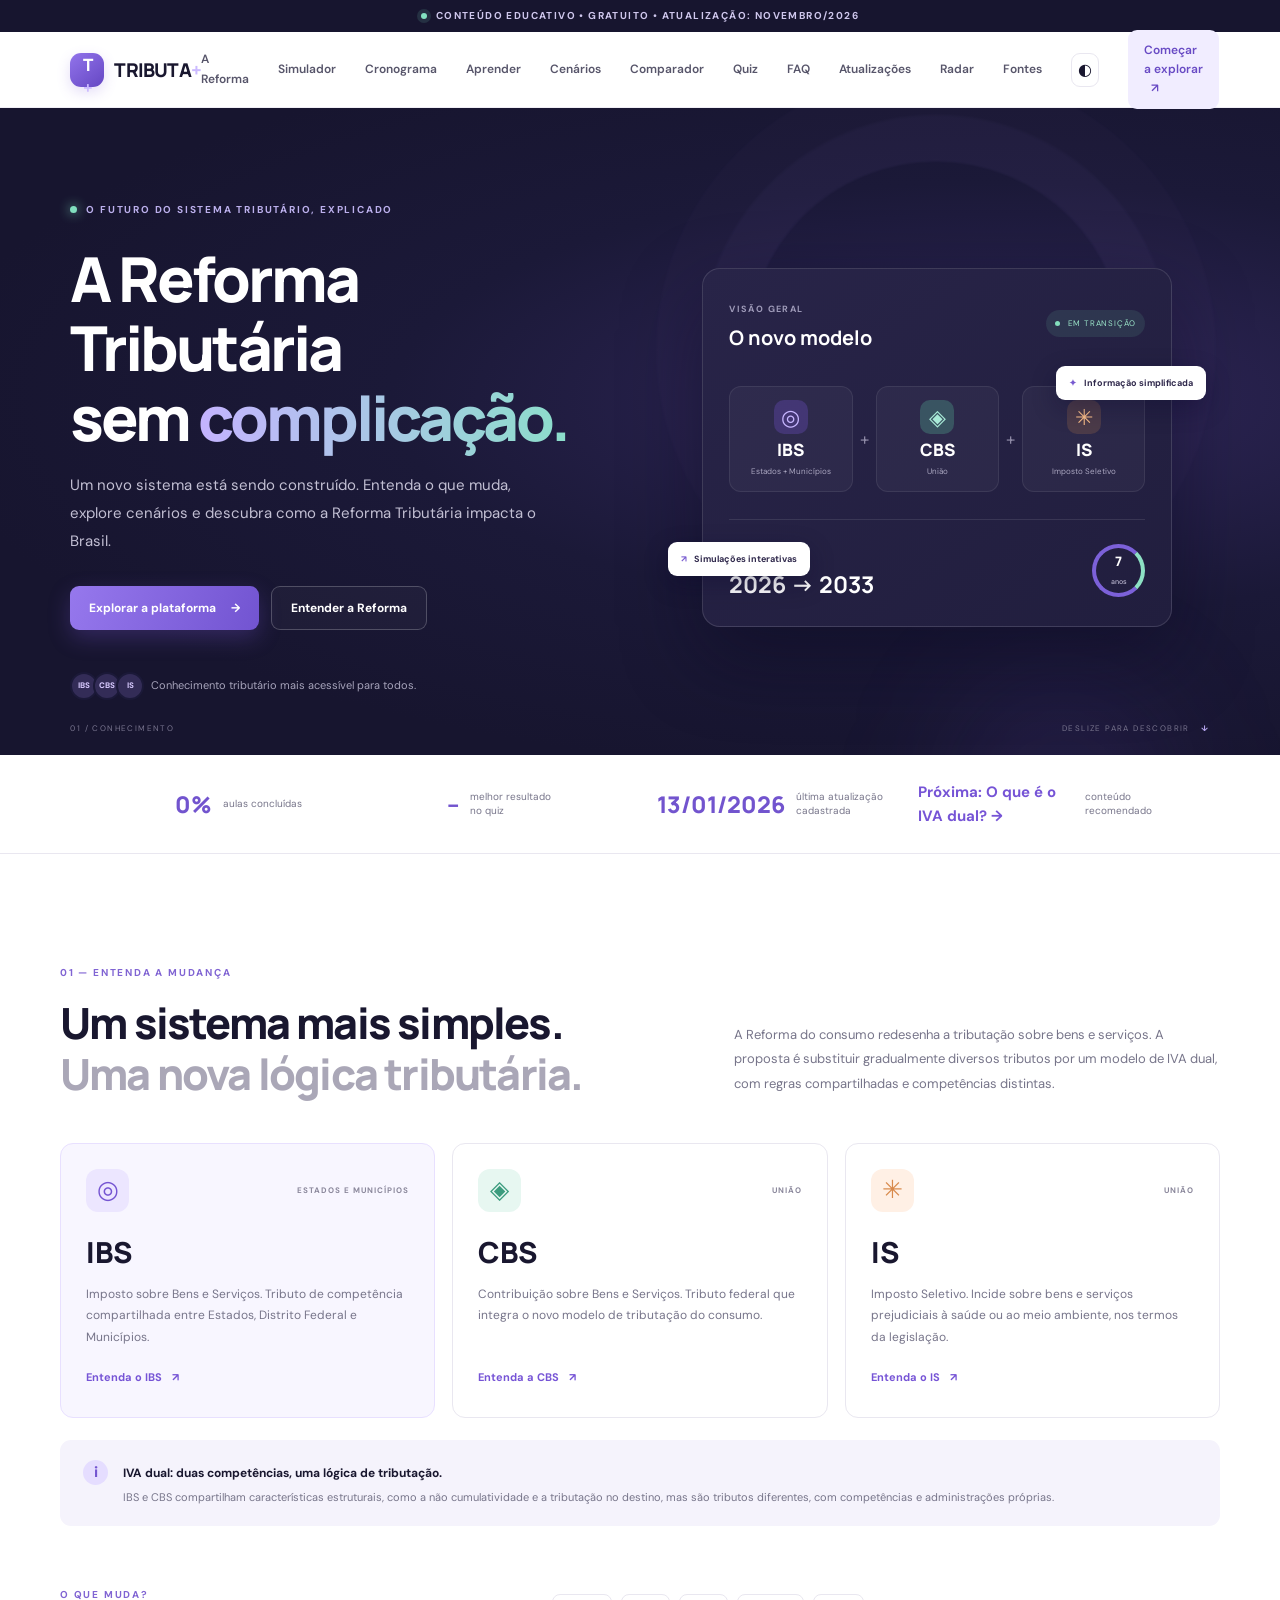
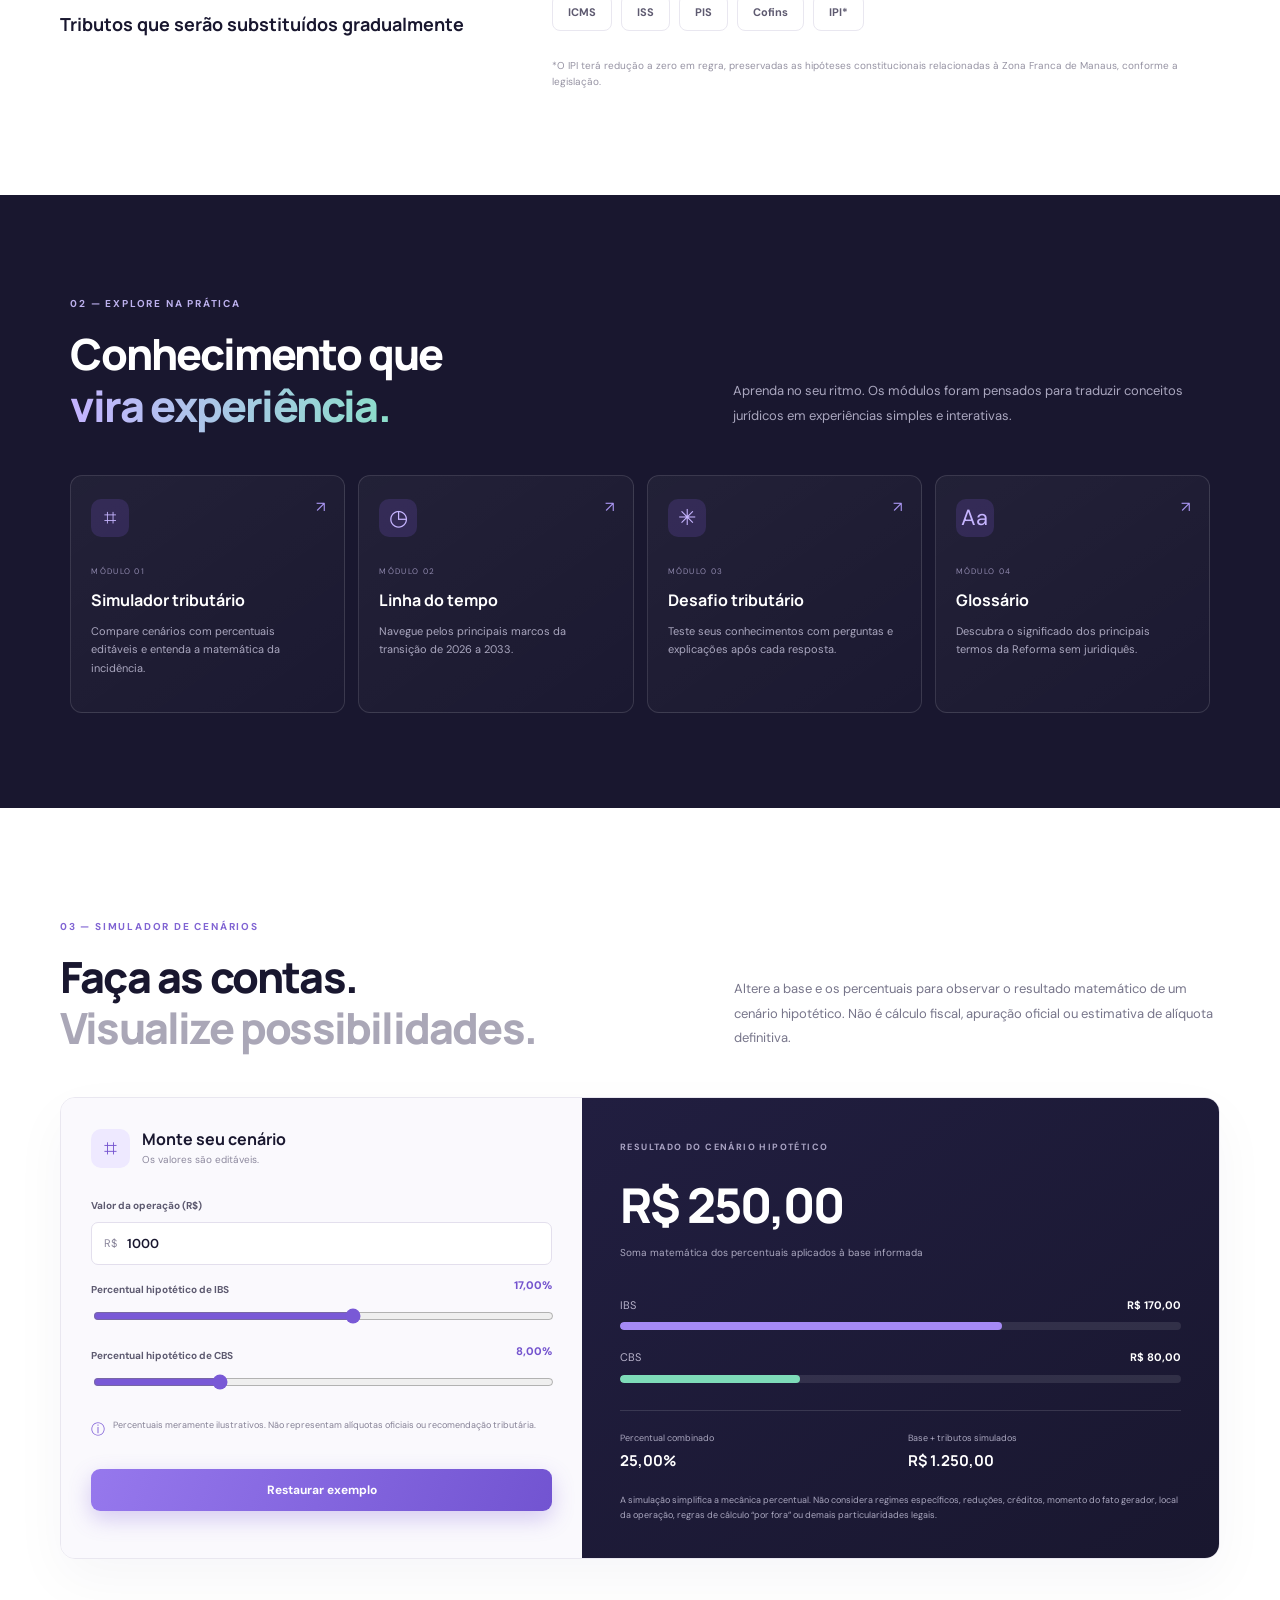
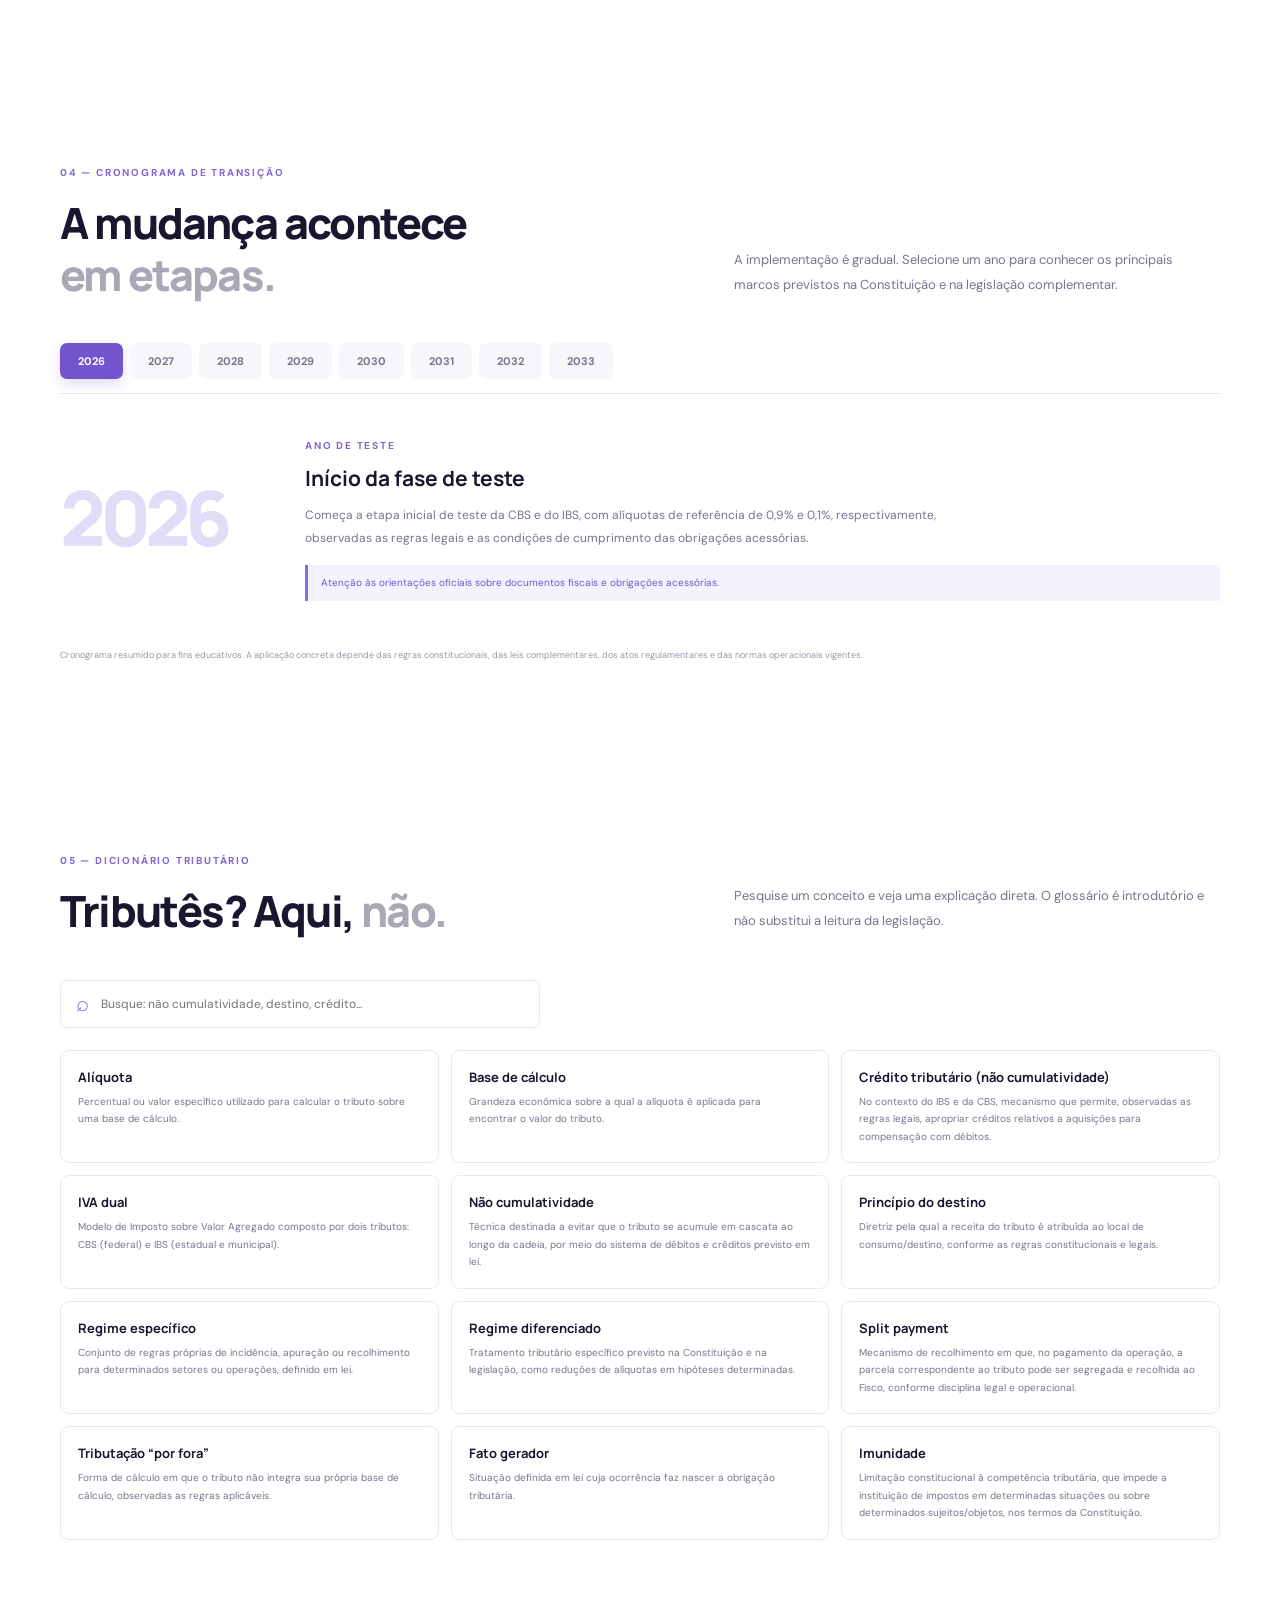
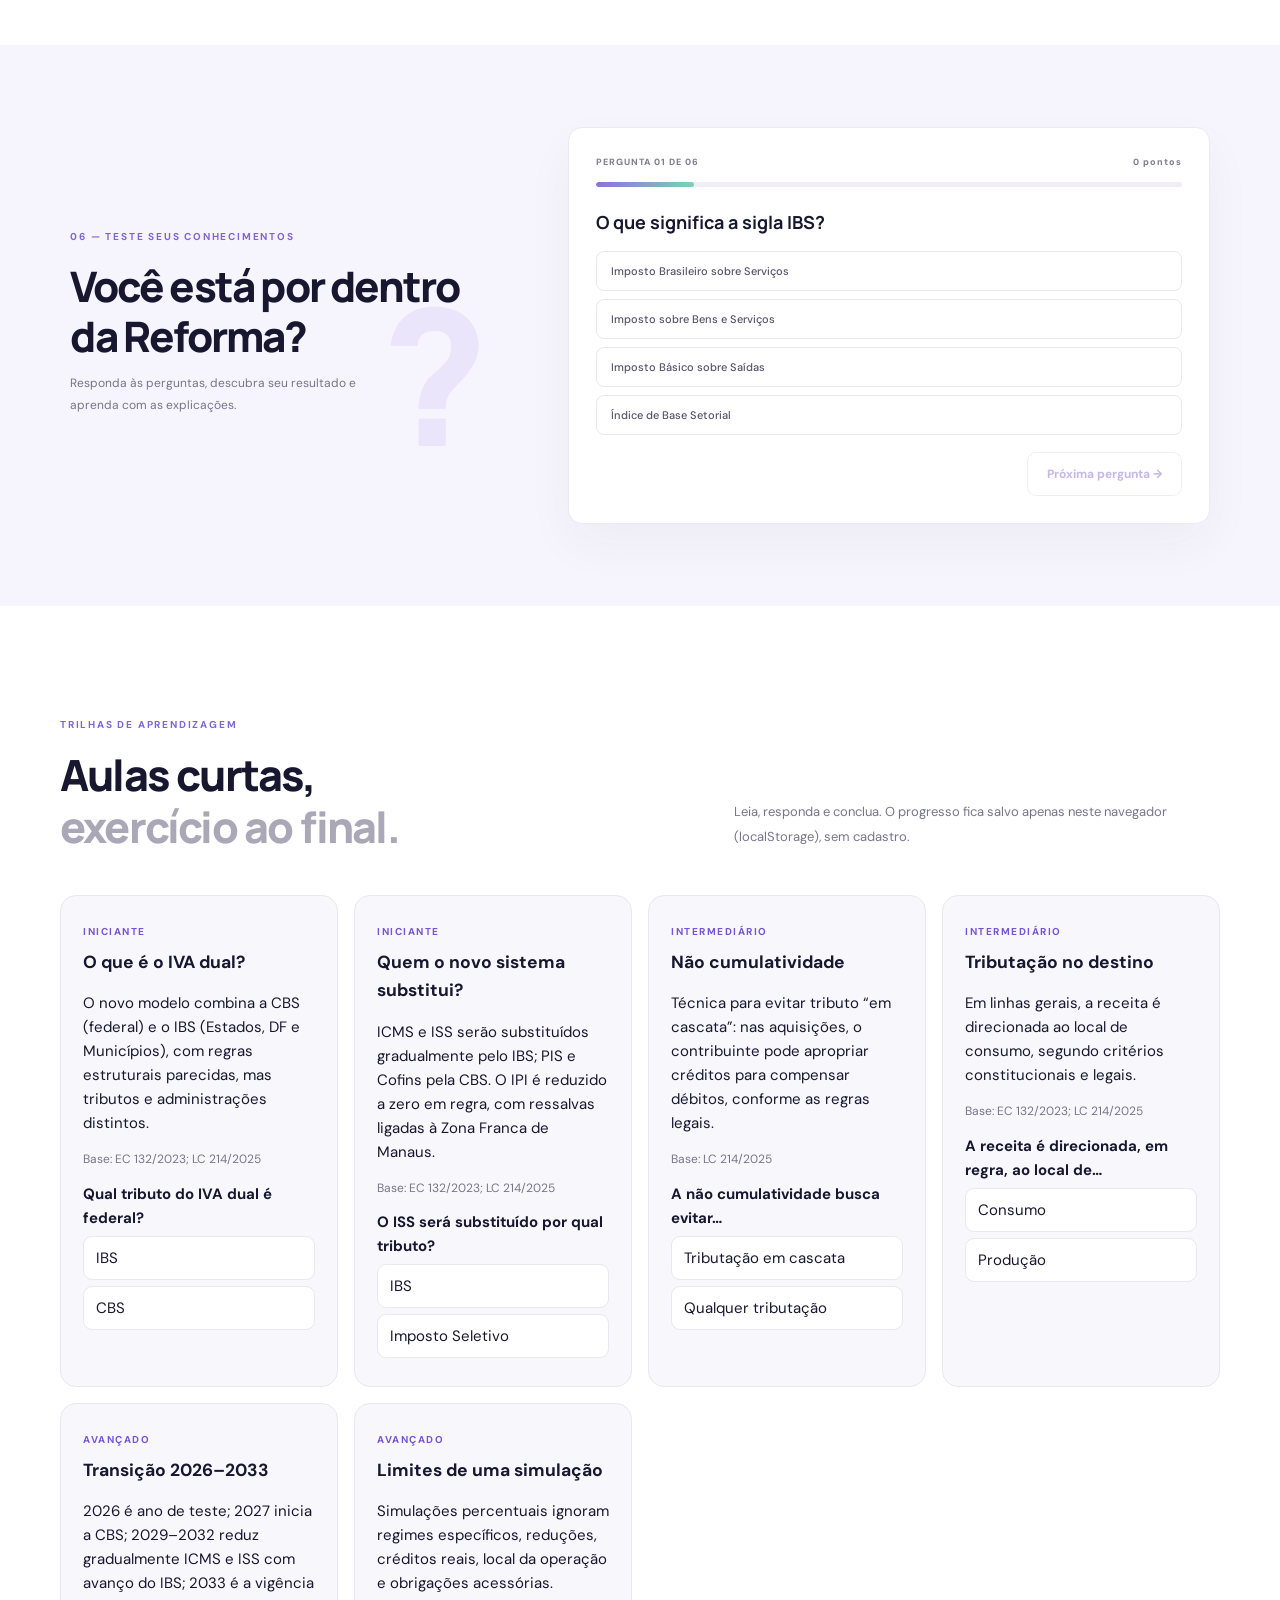
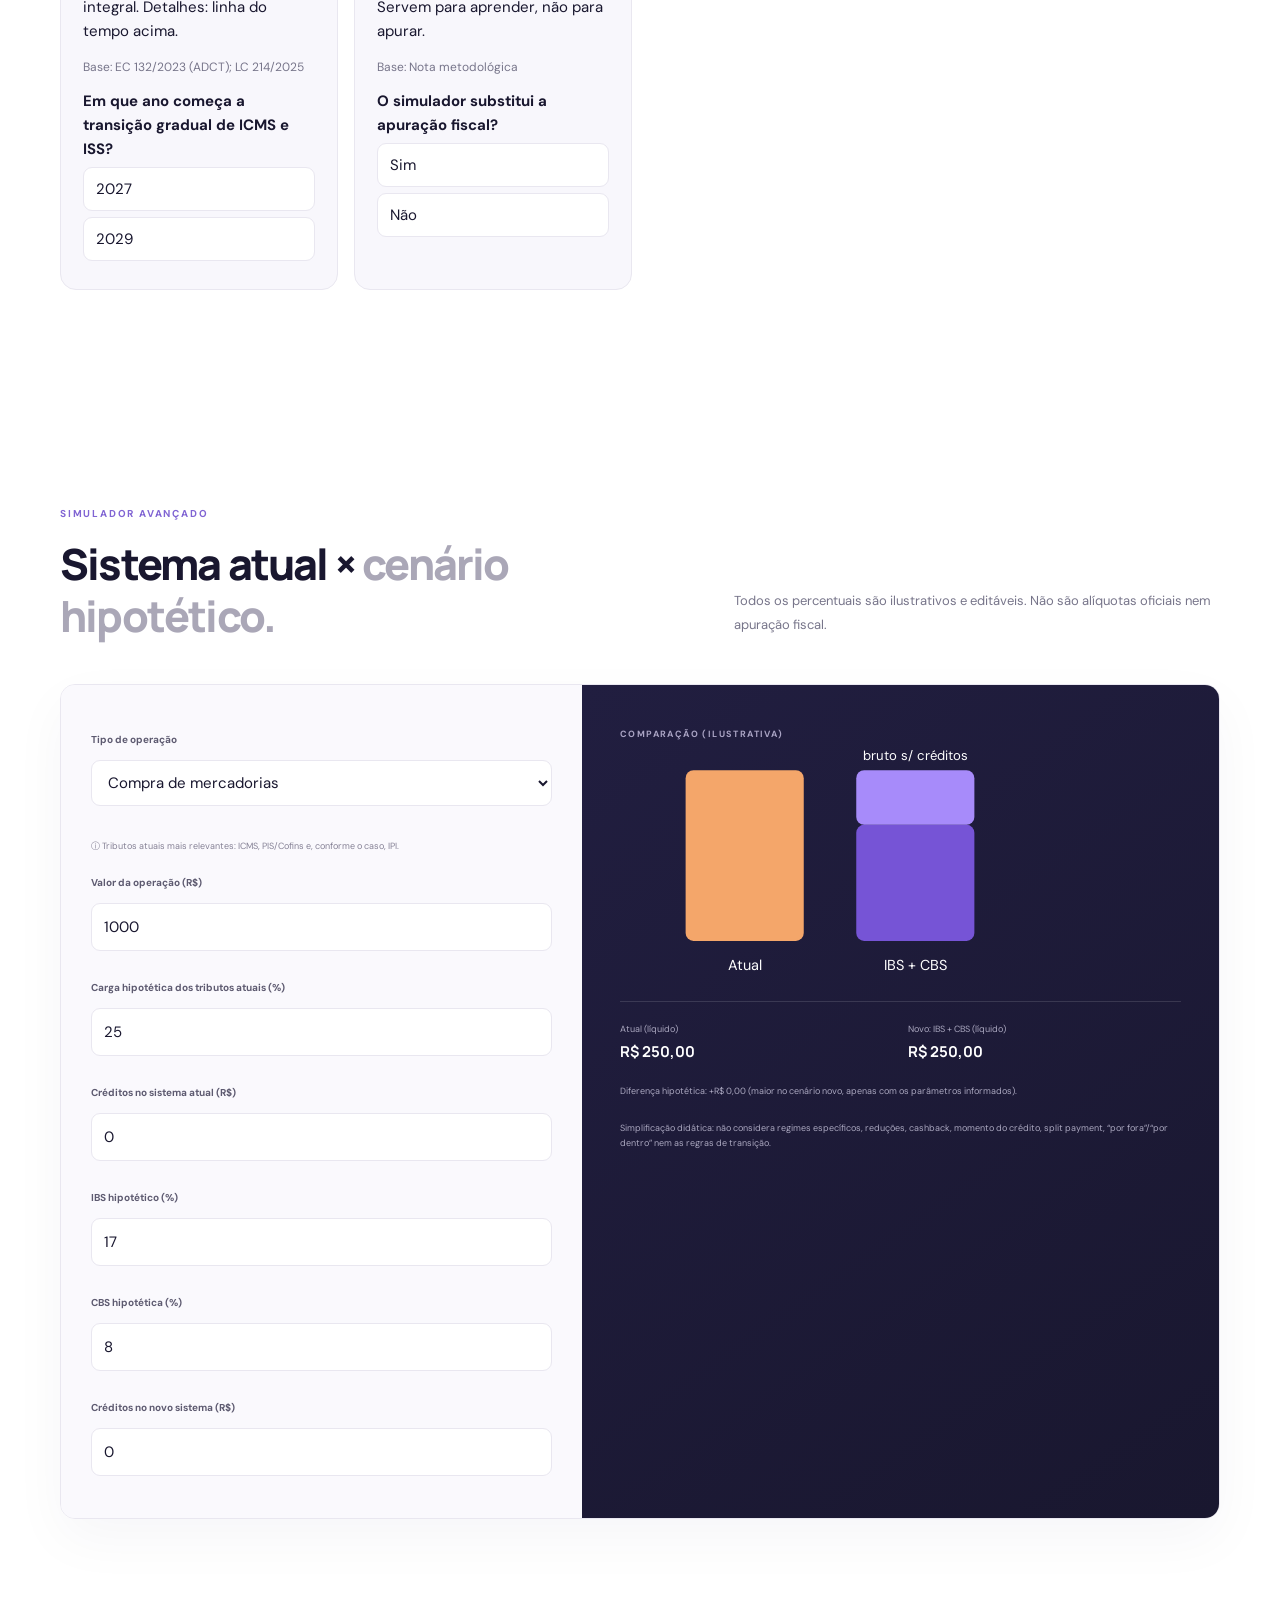
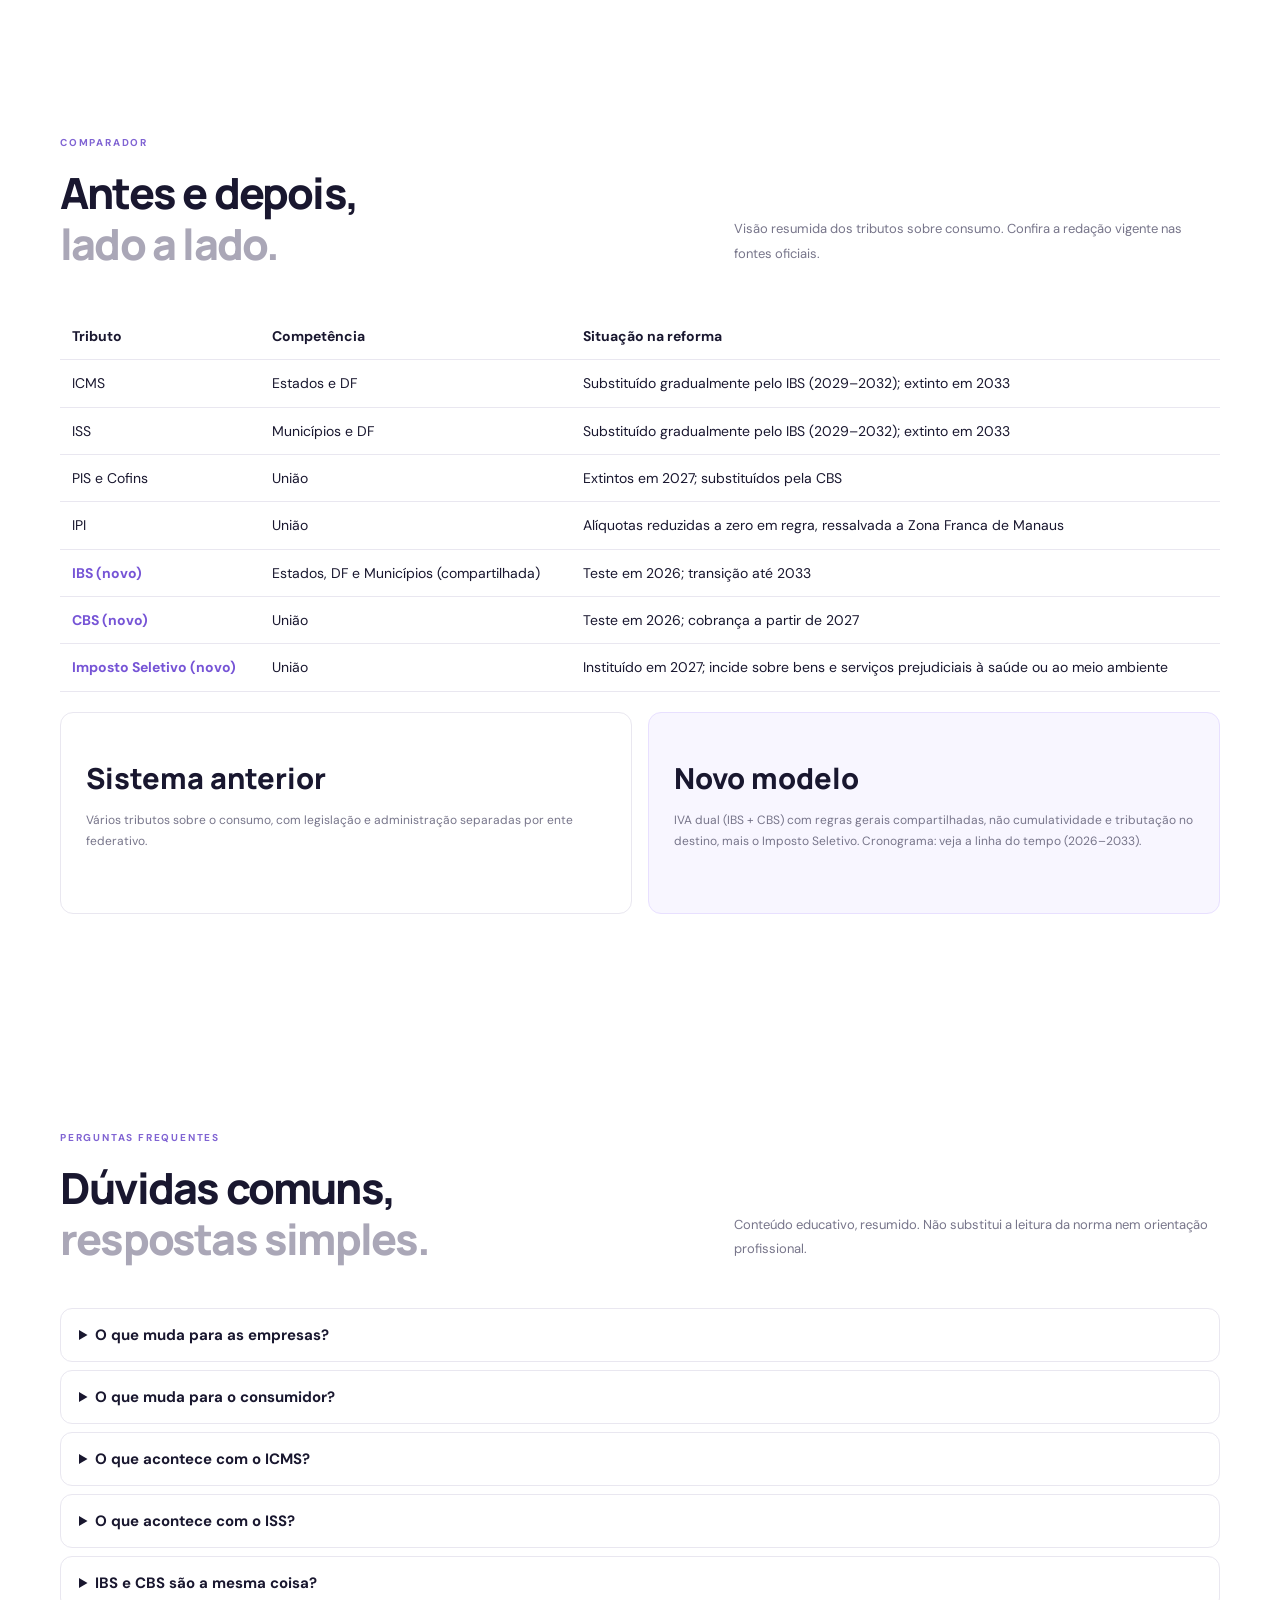
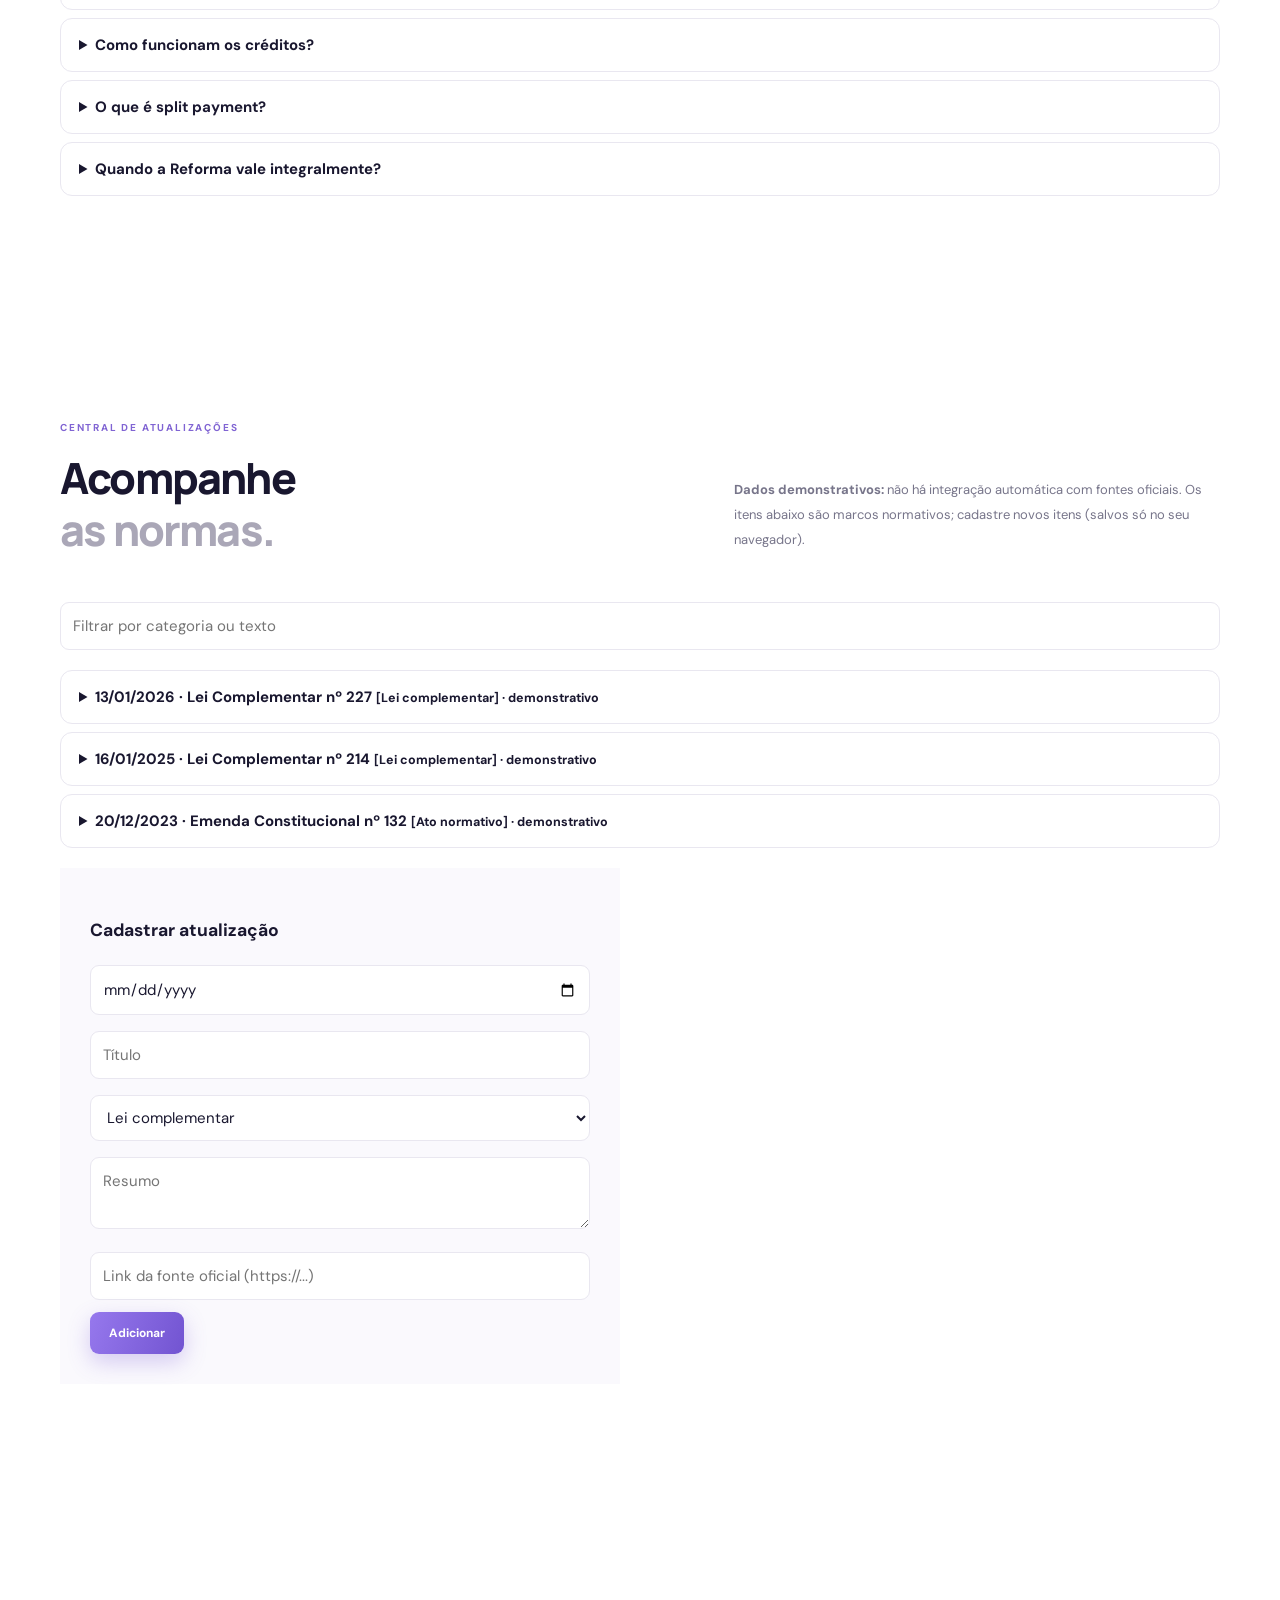
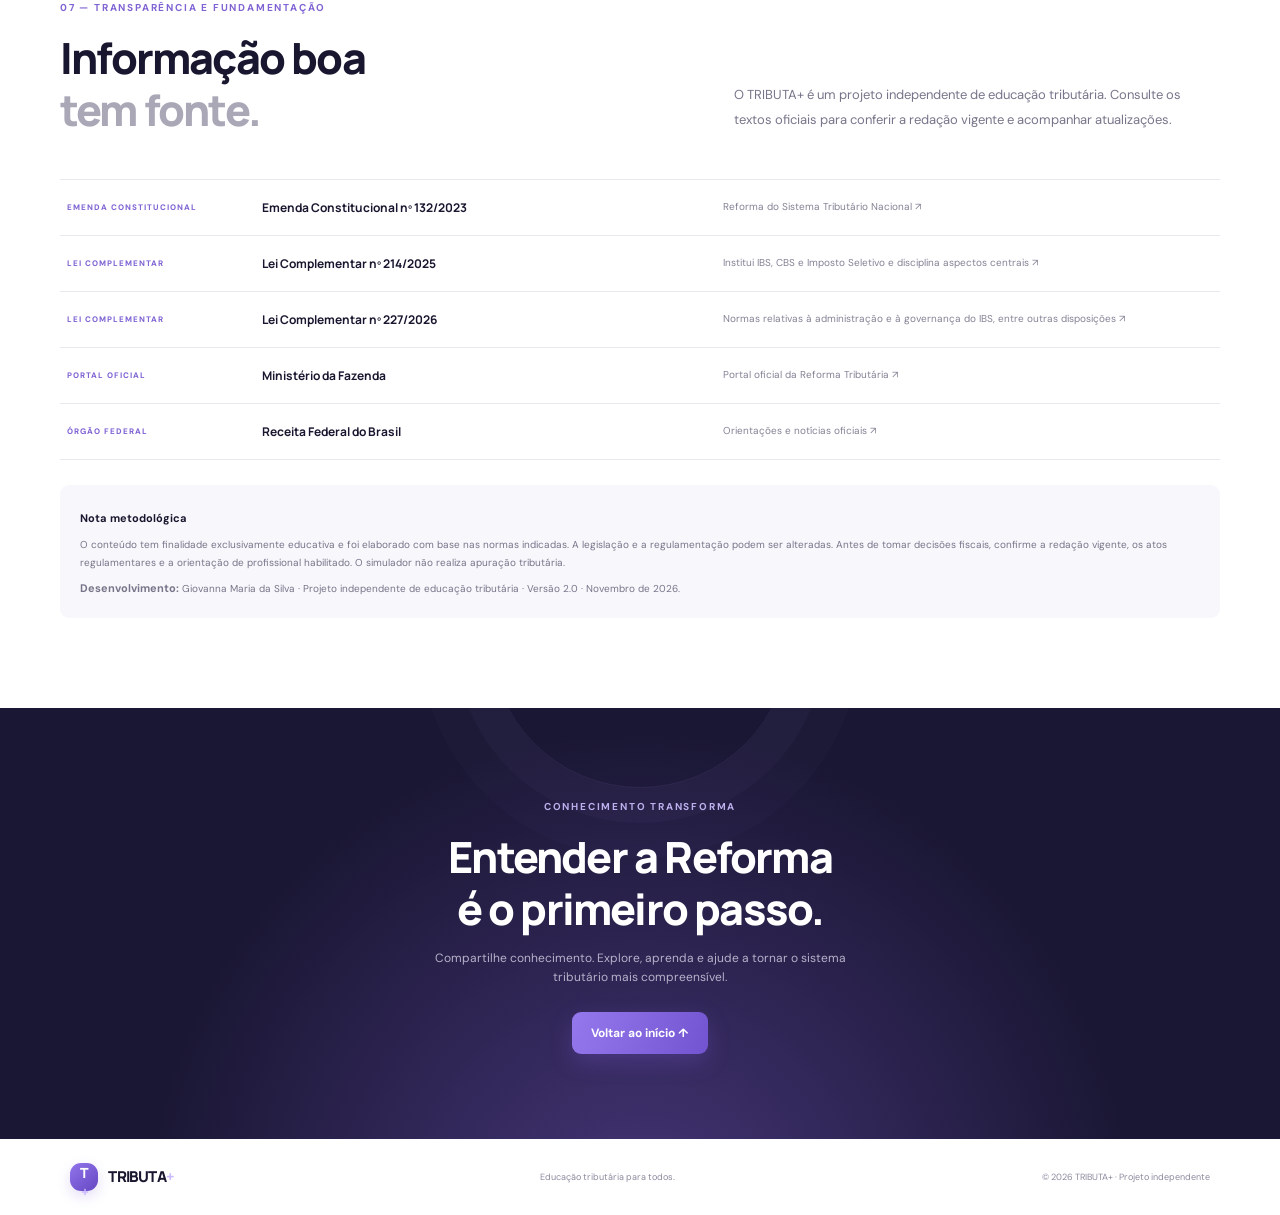
==== commit e570e1bd: "Add files via upload" ====
--- a/index.html
+++ b/index.html
@@ -17,7 +17,7 @@
     <a class="brand" href="#inicio" aria-label="TRIBUTA+ início"><span class="brand-mark">T<span>+</span></span><span>TRIBUTA<span class="brand-plus">+</span></span></a>
     <button class="menu-toggle" id="menuToggle" aria-label="Abrir menu" aria-expanded="false">☰</button>
     <nav id="mainNav">
-      <a href="#reforma">A Reforma</a><a href="#simulador">Simulador</a><a href="#linha-do-tempo">Cronograma</a><a href="#aprender">Aprender</a><a href="#cenarios">Cenários</a><a href="#comparador">Comparador</a><a href="#quiz">Quiz</a><a href="#faq">FAQ</a><a href="#atualizacoes">Atualizações</a><a href="#fontes">Fontes</a>
+      <a href="#reforma">A Reforma</a><a href="#simulador">Simulador</a><a href="#linha-do-tempo">Cronograma</a><a href="#aprender">Aprender</a><a href="#cenarios">Cenários</a><a href="#comparador">Comparador</a><a href="#quiz">Quiz</a><a href="#faq">FAQ</a><a href="#atualizacoes">Atualizações</a><a href="radar.html">Radar</a><a href="#fontes">Fontes</a>
       <button id="themeBtn" class="theme-btn" aria-label="Alternar modo claro/escuro">◐</button><a class="nav-cta" href="#explorar">Começar a explorar <span>↗</span></a>
     </nav>
   </header>
